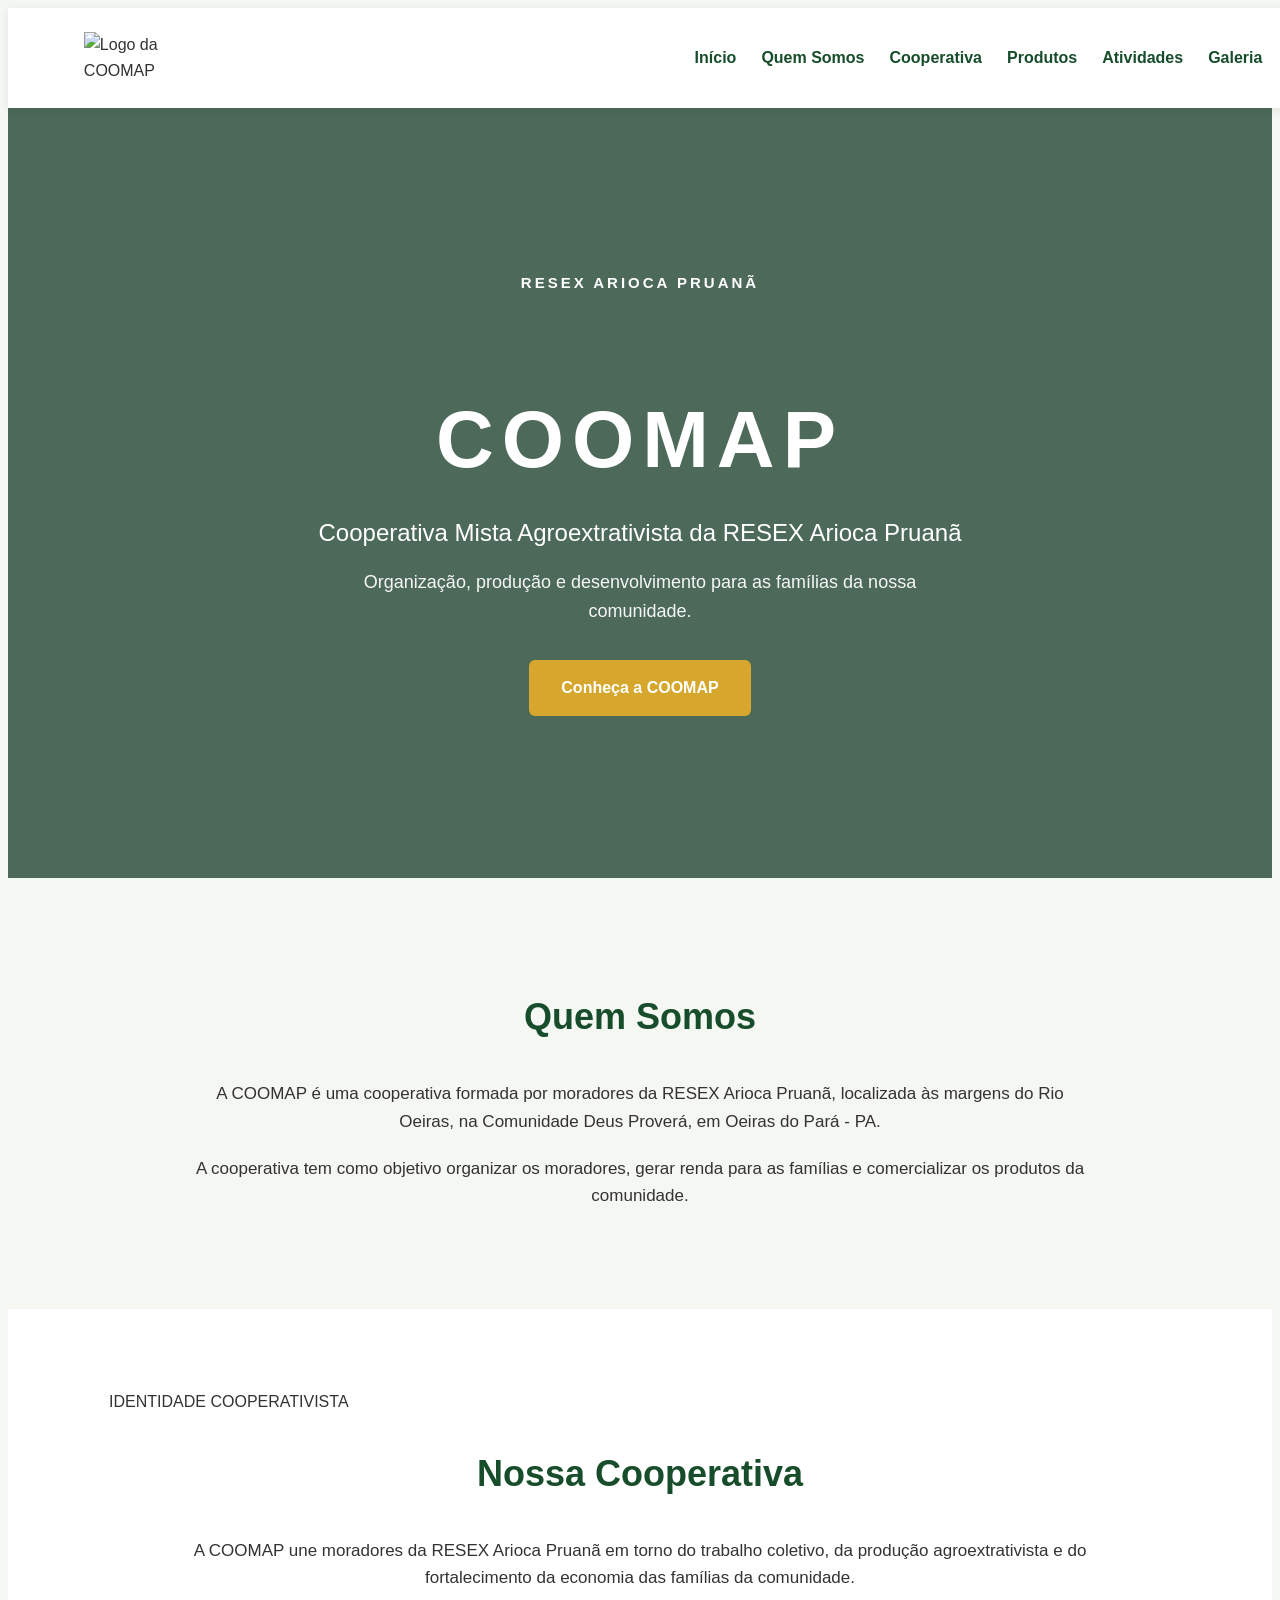
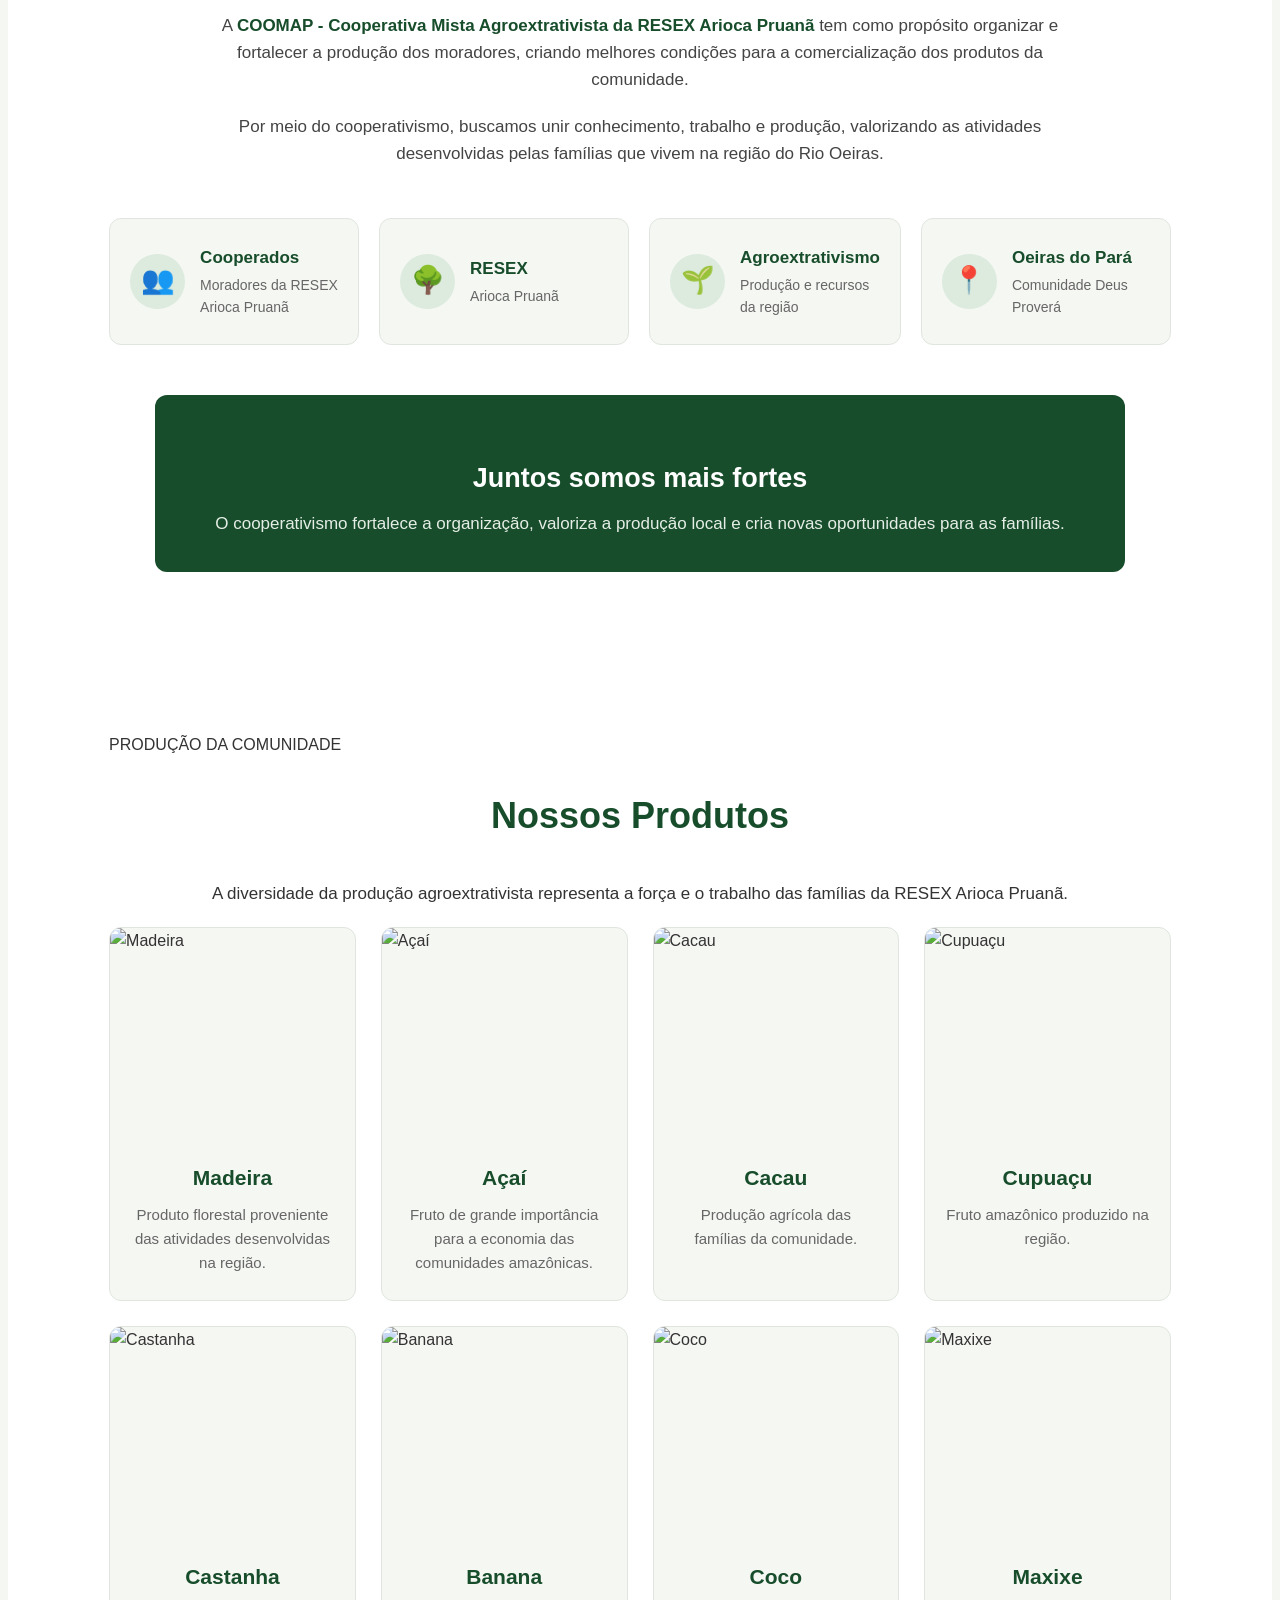
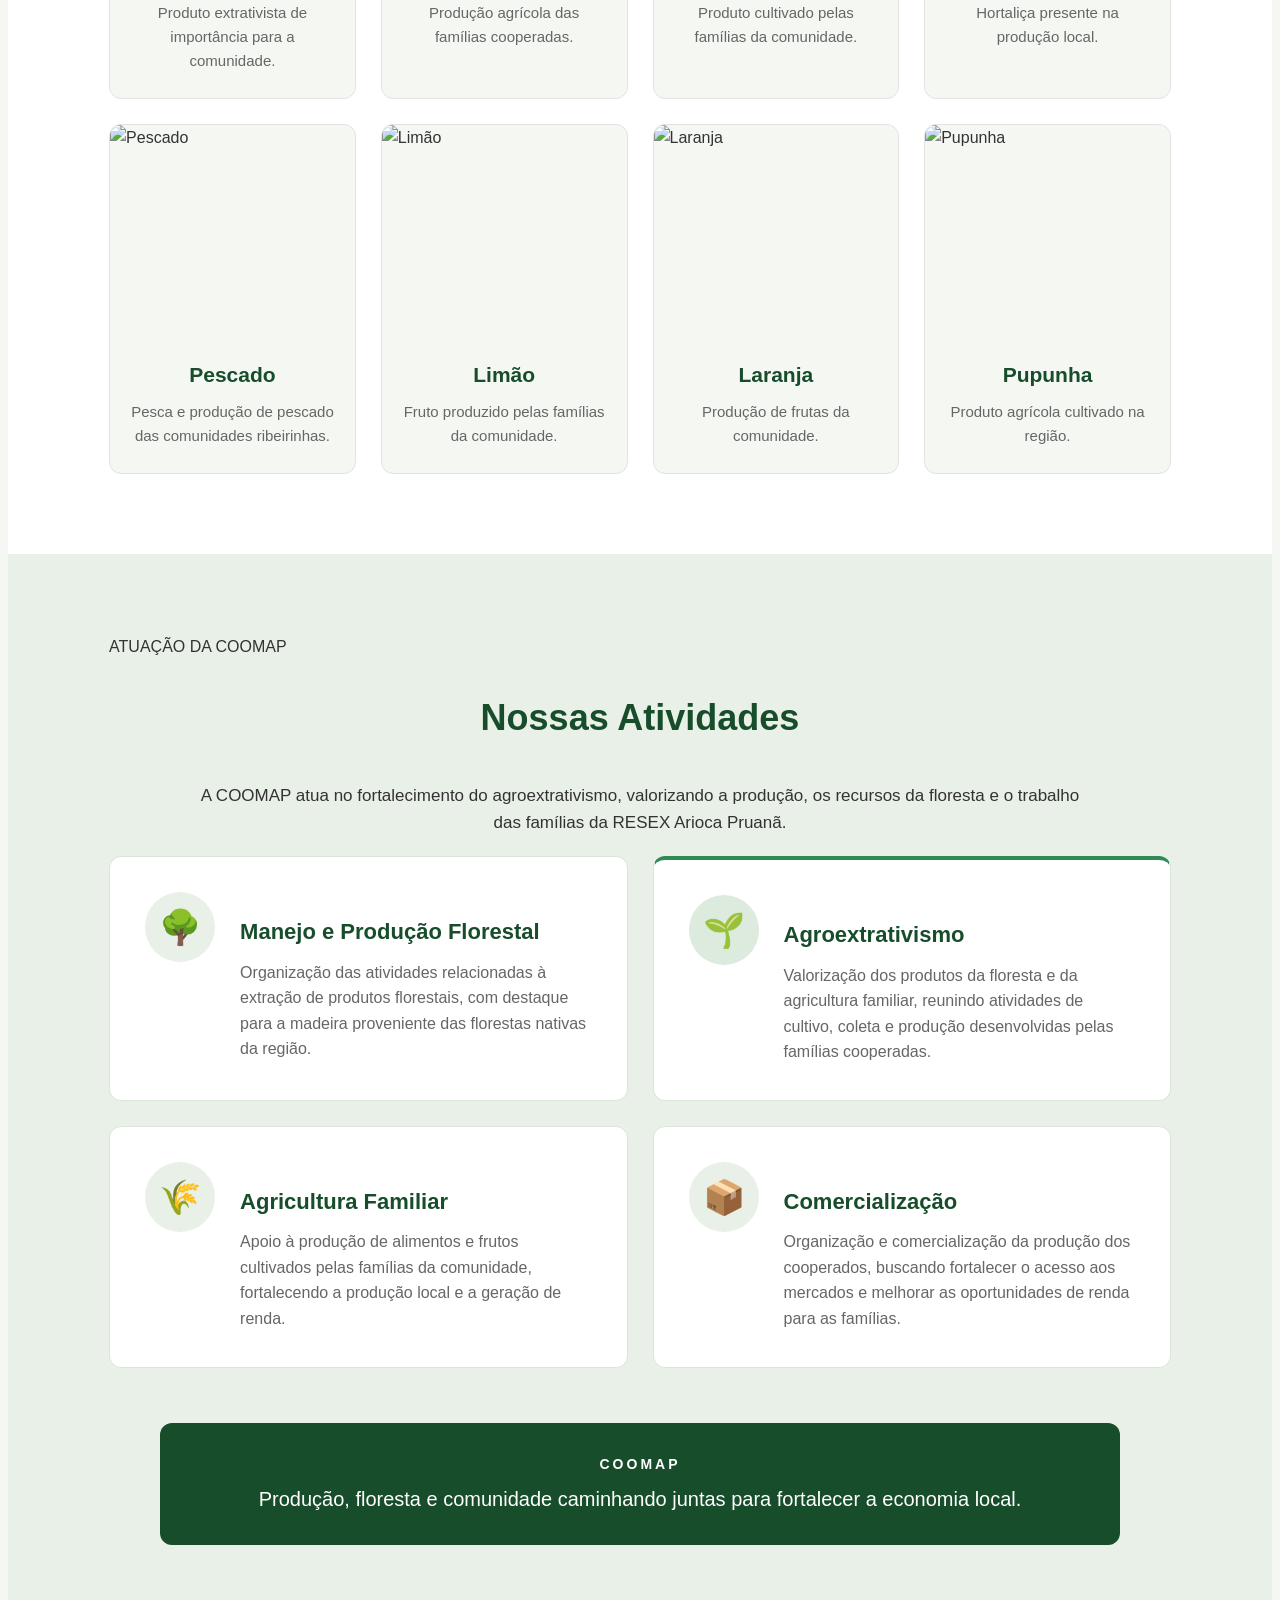
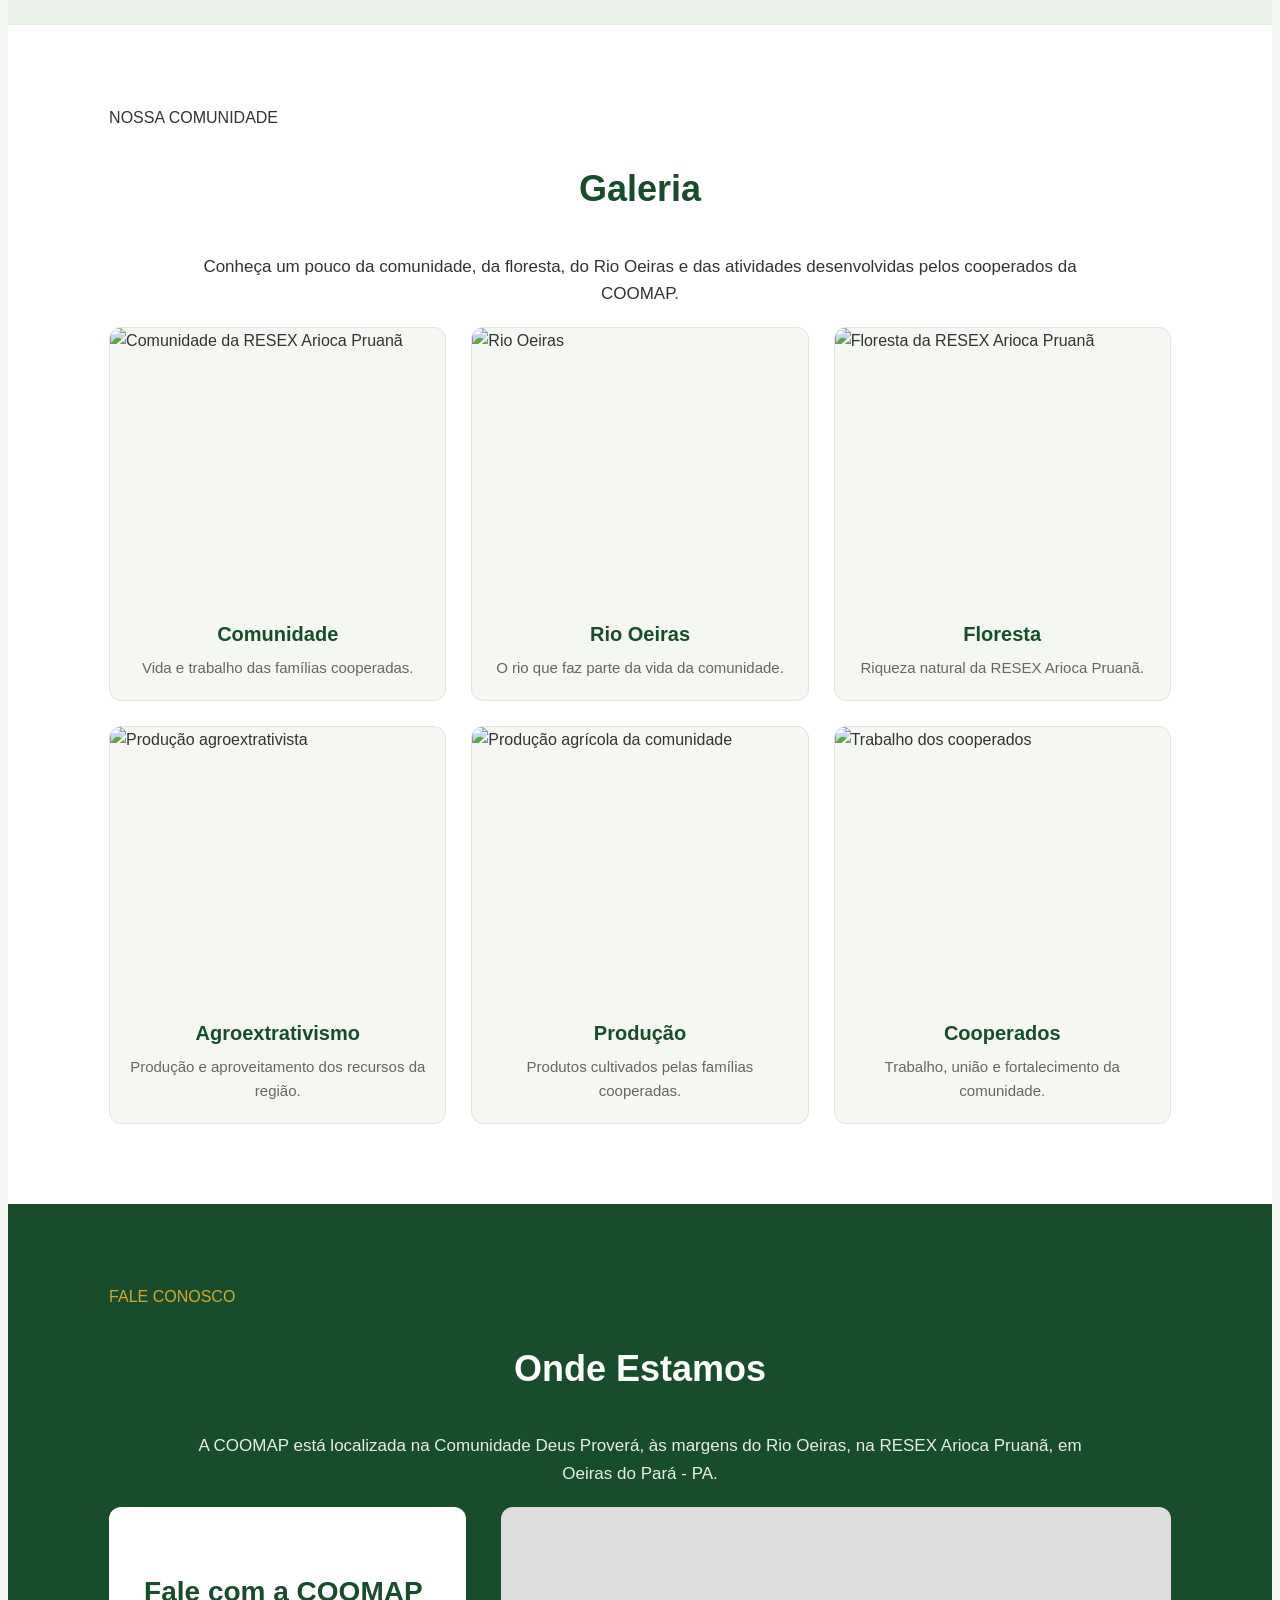
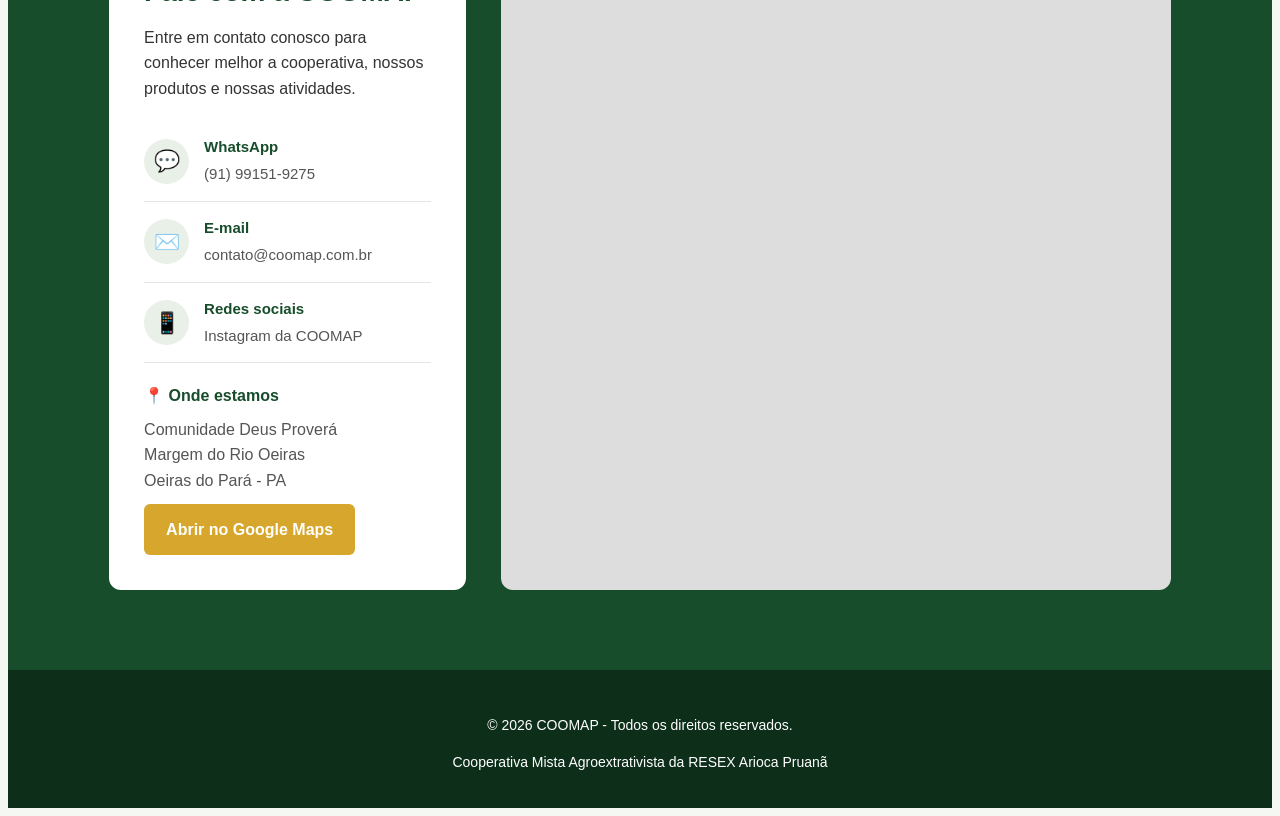
==== index.html @ 1e69ccd3 "commit primeiro commit" ====
<!DOCTYPE html>
<html lang="pt-BR">

<head>
    <meta charset="UTF-8">

    <meta name="viewport" content="width=device-width, initial-scale=1.0">

    <title>COOMAP | Cooperativa Mista Agroextrativista</title>

    <link rel="stylesheet" href="css/style.css">
</head>

<body>
       
<!-- CABEÇALHO -->
<header>

    <div class="logo">
        <img src="img/logo-coomap.png" alt="Logo da COOMAP">
    </div>

    <!-- BOTÃO DO MENU MOBILE -->
    <button class="menu-mobile" id="menu-mobile">
        ☰
    </button>

    <nav id="menu">

        <a href="#inicio">Início</a>

        <a href="#sobre">Quem Somos</a>
        <a href="#cooperativa">Cooperativa</a>

        <a href="#produtos">Produtos</a>

        <a href="#atividades">Atividades</a>

        <a href="#galeria">Galeria</a>

        <a href="#contato">Contato</a>

    </nav>

</header>




    <!-- CONTEÚDO PRINCIPAL -->
    <main>

        
<!-- BANNER PRINCIPAL -->
<section id="inicio">

    <div class="banner-conteudo">

        <span class="banner-subtitulo">
            RESEX ARIOCA PRUANÃ
        </span>

        <h1>COOMAP</h1>

        <p class="banner-descricao">
            Cooperativa Mista Agroextrativista
            da RESEX Arioca Pruanã
        </p>

        <p class="banner-frase">
            Organização, produção e desenvolvimento
            para as famílias da nossa comunidade.
        </p>

        <a href="#sobre" class="botao-principal">
            Conheça a COOMAP
        </a>

    </div>

</section>




        <!-- QUEM SOMOS -->
        <section id="sobre">

            <h2>Quem Somos</h2>

            <p>
                A COOMAP é uma cooperativa formada por moradores
                da RESEX Arioca Pruanã, localizada às margens
                do Rio Oeiras, na Comunidade Deus Proverá,
                em Oeiras do Pará - PA.
            </p>

            <p>
                A cooperativa tem como objetivo organizar os
                moradores, gerar renda para as famílias e
                comercializar os produtos da comunidade.
            </p>

        </section>

<!-- NOSSA COOPERATIVA -->
<section id="cooperativa">

    <div class="secao-cabecalho">

        <span class="secao-subtitulo">
            IDENTIDADE COOPERATIVISTA
        </span>

        <h2>Nossa Cooperativa</h2>

        <p class="introducao">
            A COOMAP une moradores da RESEX Arioca Pruanã
            em torno do trabalho coletivo, da produção
            agroextrativista e do fortalecimento da economia
            das famílias da comunidade.
        </p>

    </div>


    <!-- TEXTO INSTITUCIONAL -->

    <div class="cooperativa-texto">

        <p>
            A <strong>COOMAP - Cooperativa Mista Agroextrativista
            da RESEX Arioca Pruanã</strong> tem como propósito
            organizar e fortalecer a produção dos moradores,
            criando melhores condições para a comercialização
            dos produtos da comunidade.
        </p>

        <p>
            Por meio do cooperativismo, buscamos unir
            conhecimento, trabalho e produção, valorizando
            as atividades desenvolvidas pelas famílias
            que vivem na região do Rio Oeiras.
        </p>

    </div>


    <!-- INDICADORES -->

    <div class="indicadores">


        <!-- INDICADOR 1 -->

        <article class="indicador">

            <div class="indicador-icone">
                👥
            </div>

            <div>
                <strong>Cooperados</strong>

                <p>
                    Moradores da RESEX
                    Arioca Pruanã
                </p>
            </div>

        </article>


        <!-- INDICADOR 2 -->

        <article class="indicador">

            <div class="indicador-icone">
                🌳
            </div>

            <div>
                <strong>RESEX</strong>

                <p>
                    Arioca Pruanã
                </p>
            </div>

        </article>


        <!-- INDICADOR 3 -->

        <article class="indicador">

            <div class="indicador-icone">
                🌱
            </div>

            <div>
                <strong>Agroextrativismo</strong>

                <p>
                    Produção e recursos
                    da região
                </p>
            </div>

        </article>


        <!-- INDICADOR 4 -->

        <article class="indicador">

            <div class="indicador-icone">
                📍
            </div>

            <div>
                <strong>Oeiras do Pará</strong>

                <p>
                    Comunidade Deus Proverá
                </p>
            </div>

        </article>


    </div>


    <!-- FRASE DE DESTAQUE -->

    <div class="cooperativa-destaque">

        <h3>
            Juntos somos mais fortes
        </h3>

        <p>
            O cooperativismo fortalece a organização,
            valoriza a produção local e cria novas
            oportunidades para as famílias.
        </p>

    </div>

</section>
        
<!-- NOSSOS PRODUTOS -->
<section id="produtos">

    <div class="secao-cabecalho">

        <span class="secao-subtitulo">
            PRODUÇÃO DA COMUNIDADE
        </span>

        <h2>Nossos Produtos</h2>

        <p class="introducao">
            A diversidade da produção agroextrativista
            representa a força e o trabalho das famílias
            da RESEX Arioca Pruanã.
        </p>

    </div>


    <div class="produtos">


        <!-- MADEIRA -->
        <article class="produto">

            <div class="produto-imagem">
                <img src="img/madeira.jpg" alt="Madeira">
            </div>

            <div class="produto-conteudo">
                <h3>Madeira</h3>

                <p>
                    Produto florestal proveniente das
                    atividades desenvolvidas na região.
                </p>
            </div>

        </article>


        <!-- AÇAÍ -->
        <article class="produto">

            <div class="produto-imagem">
                <img src="img/acai.jpg" alt="Açaí">
            </div>

            <div class="produto-conteudo">
                <h3>Açaí</h3>

                <p>
                    Fruto de grande importância para
                    a economia das comunidades amazônicas.
                </p>
            </div>

        </article>


        <!-- CACAU -->
        <article class="produto">

            <div class="produto-imagem">
                <img src="img/cacau.jpg" alt="Cacau">
            </div>

            <div class="produto-conteudo">
                <h3>Cacau</h3>

                <p>
                    Produção agrícola das famílias
                    da comunidade.
                </p>
            </div>

        </article>


        <!-- CUPUAÇU -->
        <article class="produto">

            <div class="produto-imagem">
                <img src="img/cupuacu.jpg" alt="Cupuaçu">
            </div>

            <div class="produto-conteudo">
                <h3>Cupuaçu</h3>

                <p>
                    Fruto amazônico produzido
                    na região.
                </p>
            </div>

        </article>


        <!-- CASTANHA -->
        <article class="produto">

            <div class="produto-imagem">
                <img src="img/castanha.jpg" alt="Castanha">
            </div>

            <div class="produto-conteudo">
                <h3>Castanha</h3>

                <p>
                    Produto extrativista de
                    importância para a comunidade.
                </p>
            </div>

        </article>


        <!-- BANANA -->
        <article class="produto">

            <div class="produto-imagem">
                <img src="img/banana.jpg" alt="Banana">
            </div>

            <div class="produto-conteudo">
                <h3>Banana</h3>

                <p>
                    Produção agrícola das
                    famílias cooperadas.
                </p>
            </div>

        </article>


        <!-- COCO -->
        <article class="produto">

            <div class="produto-imagem">
                <img src="img/coco.jpg" alt="Coco">
            </div>

            <div class="produto-conteudo">
                <h3>Coco</h3>

                <p>
                    Produto cultivado pelas
                    famílias da comunidade.
                </p>
            </div>

        </article>


        <!-- MAXIXE -->
        <article class="produto">

            <div class="produto-imagem">
                <img src="img/maxixe.jpg" alt="Maxixe">
            </div>

            <div class="produto-conteudo">
                <h3>Maxixe</h3>

                <p>
                    Hortaliça presente na
                    produção local.
                </p>
            </div>

        </article>


        <!-- PESCADO -->
        <article class="produto">

            <div class="produto-imagem">
                <img src="img/pescado.jpg" alt="Pescado">
            </div>

            <div class="produto-conteudo">
                <h3>Pescado</h3>

                <p>
                    Pesca e produção de pescado
                    das comunidades ribeirinhas.
                </p>
            </div>

        </article>


        <!-- LIMÃO -->
        <article class="produto">

            <div class="produto-imagem">
                <img src="img/limao.jpg" alt="Limão">
            </div>

            <div class="produto-conteudo">
                <h3>Limão</h3>

                <p>
                    Fruto produzido pelas
                    famílias da comunidade.
                </p>
            </div>

        </article>


        <!-- LARANJA -->
        <article class="produto">

            <div class="produto-imagem">
                <img src="img/laranja.jpg" alt="Laranja">
            </div>

            <div class="produto-conteudo">
                <h3>Laranja</h3>

                <p>
                    Produção de frutas da
                    comunidade.
                </p>
            </div>

        </article>


        <!-- PUPUNHA -->
        <article class="produto">

            <div class="produto-imagem">
                <img src="img/pupunha.jpg" alt="Pupunha">
            </div>

            <div class="produto-conteudo">
                <h3>Pupunha</h3>

                <p>
                    Produto agrícola cultivado
                    na região.
                </p>
            </div>

        </article>


    </div>

</section>




       <!-- NOSSAS ATIVIDADES -->
<section id="atividades">

    <div class="secao-cabecalho">

        <span class="secao-subtitulo">
            ATUAÇÃO DA COOMAP
        </span>

        <h2>Nossas Atividades</h2>

        <p class="introducao">
            A COOMAP atua no fortalecimento do
            agroextrativismo, valorizando a produção,
            os recursos da floresta e o trabalho das
            famílias da RESEX Arioca Pruanã.
        </p>

    </div>


    <div class="atividades">


        <!-- MANEJO FLORESTAL -->
        <article class="atividade">

            <div class="atividade-icone">
                🌳
            </div>

            <div class="atividade-conteudo">

                <h3>Manejo e Produção Florestal</h3>

                <p>
                    Organização das atividades relacionadas
                    à extração de produtos florestais,
                    com destaque para a madeira proveniente
                    das florestas nativas da região.
                </p>

            </div>

        </article>


        <!-- AGROEXTRATIVISMO -->
        <article class="atividade destaque">

            <div class="atividade-icone">
                🌱
            </div>

            <div class="atividade-conteudo">

                <h3>Agroextrativismo</h3>

                <p>
                    Valorização dos produtos da floresta
                    e da agricultura familiar, reunindo
                    atividades de cultivo, coleta e
                    produção desenvolvidas pelas famílias
                    cooperadas.
                </p>

            </div>

        </article>


        <!-- AGRICULTURA -->
        <article class="atividade">

            <div class="atividade-icone">
                🌾
            </div>

            <div class="atividade-conteudo">

                <h3>Agricultura Familiar</h3>

                <p>
                    Apoio à produção de alimentos e frutos
                    cultivados pelas famílias da comunidade,
                    fortalecendo a produção local e a
                    geração de renda.
                </p>

            </div>

        </article>


        <!-- COMERCIALIZAÇÃO -->
        <article class="atividade">

            <div class="atividade-icone">
                📦
            </div>

            <div class="atividade-conteudo">

                <h3>Comercialização</h3>

                <p>
                    Organização e comercialização da
                    produção dos cooperados, buscando
                    fortalecer o acesso aos mercados e
                    melhorar as oportunidades de renda
                    para as famílias.
                </p>

            </div>

        </article>


    </div>


    <!-- FRASE DE DESTAQUE -->
    <div class="atividade-frase">

        <span>COOMAP</span>

        <p>
            Produção, floresta e comunidade caminhando
            juntas para fortalecer a economia local.
        </p>

    </div>

</section>


      <!-- GALERIA -->
<section id="galeria">

    <div class="secao-cabecalho">

        <span class="secao-subtitulo">
            NOSSA COMUNIDADE
        </span>

        <h2>Galeria</h2>

        <p class="introducao">
            Conheça um pouco da comunidade, da floresta,
            do Rio Oeiras e das atividades desenvolvidas
            pelos cooperados da COOMAP.
        </p>

    </div>


    <div class="galeria">


        <!-- FOTO 1 -->
        <article class="foto-galeria">

            <img
                src="img/galeria1.jpg"
                alt="Comunidade da RESEX Arioca Pruanã"
            >

            <div class="legenda-foto">
                <h3>Comunidade</h3>
                <p>Vida e trabalho das famílias cooperadas.</p>
            </div>

        </article>


        <!-- FOTO 2 -->
        <article class="foto-galeria">

            <img
                src="img/galeria2.jpg"
                alt="Rio Oeiras"
            >

            <div class="legenda-foto">
                <h3>Rio Oeiras</h3>
                <p>O rio que faz parte da vida da comunidade.</p>
            </div>

        </article>


        <!-- FOTO 3 -->
        <article class="foto-galeria">

            <img
                src="img/galeria3.jpg"
                alt="Floresta da RESEX Arioca Pruanã"
            >

            <div class="legenda-foto">
                <h3>Floresta</h3>
                <p>Riqueza natural da RESEX Arioca Pruanã.</p>
            </div>

        </article>


        <!-- FOTO 4 -->
        <article class="foto-galeria">

            <img
                src="img/galeria4.jpg"
                alt="Produção agroextrativista"
            >

            <div class="legenda-foto">
                <h3>Agroextrativismo</h3>
                <p>Produção e aproveitamento dos recursos da região.</p>
            </div>

        </article>


        <!-- FOTO 5 -->
        <article class="foto-galeria">

            <img
                src="img/galeria5.jpg"
                alt="Produção agrícola da comunidade"
            >

            <div class="legenda-foto">
                <h3>Produção</h3>
                <p>Produtos cultivados pelas famílias cooperadas.</p>
            </div>

        </article>


        <!-- FOTO 6 -->
        <article class="foto-galeria">

            <img
                src="img/galeria6.jpg"
                alt="Trabalho dos cooperados"
            >

            <div class="legenda-foto">
                <h3>Cooperados</h3>
                <p>Trabalho, união e fortalecimento da comunidade.</p>
            </div>

        </article>


    </div>

</section>
<!-- VISUALIZADOR DA GALERIA -->

<div class="visualizador" id="visualizador">

    <button class="fechar-visualizador" id="fechar-visualizador">
        &times;
    </button>

    <img id="imagem-ampliada" src="" alt="Imagem ampliada">

    <p id="legenda-ampliada"></p>

</div>

        <!-- CONTATO -->
<section id="contato">

    <div class="secao-cabecalho">

        <span class="secao-subtitulo">
            FALE CONOSCO
        </span>

        <h2>Onde Estamos</h2>

        <p class="introducao">
            A COOMAP está localizada na Comunidade Deus Proverá,
            às margens do Rio Oeiras, na RESEX Arioca Pruanã,
            em Oeiras do Pará - PA.
        </p>

    </div>


    <div class="contato-conteudo">

        <!-- INFORMAÇÕES -->
       
<!-- INFORMAÇÕES DE CONTATO -->
<div class="contato-info">

    <h3>Fale com a COOMAP</h3>

    <p>
        Entre em contato conosco para conhecer melhor
        a cooperativa, nossos produtos e nossas atividades.
    </p>


    <!-- WHATSAPP -->
    <div class="contato-item">

        <span class="contato-icone">💬</span>

        <div>
            <strong>WhatsApp</strong>

            <a
                href="https://wa.me/5591XXXXXXXXX"
                target="_blank"
            >
                (91) 99151-9275
            </a>
        </div>

    </div>


    <!-- E-MAIL -->
    <div class="contato-item">

        <span class="contato-icone">✉️</span>

        <div>
            <strong>E-mail</strong>

            <a href="mailto:contato@coomap.com.br">
                contato@coomap.com.br
            </a>
        </div>

    </div>


    <!-- REDES SOCIAIS -->
    <div class="contato-item">

        <span class="contato-icone">📱</span>

        <div>
            <strong>Redes sociais</strong>

            <a
                href="#"
                target="_blank"
            >
                Instagram da COOMAP
            </a>
        </div>

    </div>


    <!-- ENDEREÇO -->
    <div class="endereco">

        <strong>📍 Onde estamos</strong>

        <p>
            Comunidade Deus Proverá<br>
            Margem do Rio Oeiras<br>
            Oeiras do Pará - PA
        </p>

    </div>


    <a
        class="botao-mapa"
        href="https://www.google.com/maps?q=-2.2174371843189653,-49.982412065628786"
        target="_blank"
    >
        Abrir no Google Maps
    </a>

</div>

        <!-- MAPA -->
        <div class="mapa">

            <iframe
                src="https://www.google.com/maps?q=-2.2174371843189653,-49.982412065628786&z=15&output=embed"
                width="100%"
                height="450"
                style="border:0;"
                allowfullscreen=""
                loading="lazy"
                referrerpolicy="no-referrer-when-downgrade">
            </iframe>

        </div>

    </div>

</section>

    </main>


    <!-- RODAPÉ -->
    <footer>

        <p>
            © 2026 COOMAP - Todos os direitos reservados.
        </p>

        <p>
            Cooperativa Mista Agroextrativista
            da RESEX Arioca Pruanã
        </p>

    </footer>


    <script src="js/script.js"></script>

</body>

</html>
---- css/style.css ----
css
/* ================================
   CONFIGURAÇÕES GERAIS
================================ */

* {
    margin: 0;
    padding: 0;
    box-sizing: border-box;
}

html {
    scroll-behavior: smooth;
}

body {
    font-family: Arial, sans-serif;
    color: #333;
    background-color: #f5f7f3;
    line-height: 1.6;
}


/* ================================
   CABEÇALHO
================================ */

header {
    width: 100%;
    min-height: 80px;

    display: flex;
    align-items: center;
    justify-content: space-between;

    padding: 10px 6%;

    background-color: #ffffff;

    box-shadow: 0 2px 10px rgba(0, 0, 0, 0.08);

    position: sticky;
    top: 0;
    z-index: 1000;
}


/* LOGO */

.logo img {
    width: 90px;
    height: auto;
    display: block;
}


/* MENU */

nav {
    display: flex;
    gap: 25px;
}

nav a {
    color: #174d2b;
    text-decoration: none;
    font-weight: bold;
    transition: 0.3s;
}

nav a:hover {
    color: #2e8b57;
}


/* ================================
   BANNER PRINCIPAL
================================ */


/* ==========================================
   BANNER PRINCIPAL
========================================== */

#inicio {
    min-height: 650px;

    display: flex;

    justify-content: center;

    align-items: center;

    text-align: center;

    padding: 60px 20px;

    background:
        linear-gradient(
            rgba(5, 45, 25, 0.70),
            rgba(5, 45, 25, 0.70)
        ),
        url("../img/banner.jpg");

    background-size: cover;

    background-position: center;

    color: white;
}


.banner-conteudo {
    max-width: 850px;

    margin: auto;
}


.banner-subtitulo {
    display: inline-block;

    margin-bottom: 15px;

    font-size: 15px;

    font-weight: bold;

    letter-spacing: 3px;

    text-transform: uppercase;
}


#inicio h1 {
    font-size: 80px;

    margin-bottom: 10px;

    letter-spacing: 8px;

    font-weight: 800;
}


.banner-descricao {
    font-size: 24px;

    margin-bottom: 15px;

    font-weight: 500;
}


.banner-frase {
    font-size: 18px;

    max-width: 650px;

    margin: 0 auto 35px;

    opacity: 0.95;
}


/* BOTÃO PRINCIPAL */

.botao-principal {
    display: inline-block;

    padding: 15px 32px;

    background-color: #d6a72c;

    color: white;

    text-decoration: none;

    border-radius: 6px;

    font-weight: bold;

    transition: 0.3s;
}


.botao-principal:hover {
    background-color: #b88c18;

    transform: translateY(-3px);

    box-shadow:
        0 6px 15px rgba(0, 0, 0, 0.20);
}


/* ================================
   SEÇÕES
================================ */

section {
    padding: 80px 8%;
}

section h2 {
    text-align: center;

    margin-bottom: 35px;

    font-size: 36px;

    color: #174d2b;
}

section p {
    max-width: 900px;

    margin: 0 auto 20px;

    text-align: center;

    font-size: 17px;
}


/* ==========================================
   PRODUTOS
========================================== */

#produtos {
    background-color: #ffffff;
}


.produtos {
    max-width: 1200px;

    margin: auto;

    display: grid;

    grid-template-columns: repeat(4, 1fr);

    gap: 25px;
}


/* CARTÃO */

.produto {
    background-color: #f5f7f3;

    border-radius: 12px;

    overflow: hidden;

    border: 1px solid #e0e5df;

    transition: 0.3s;
}


.produto:hover {
    transform: translateY(-7px);

    box-shadow:
        0 12px 25px rgba(0, 0, 0, 0.12);
}


/* IMAGEM */

.produto-imagem {
    width: 100%;

    height: 190px;

    overflow: hidden;
}


.produto-imagem img {
    width: 100%;

    height: 100%;

    object-fit: cover;

    display: block;

    transition: 0.4s;
}


.produto:hover .produto-imagem img {
    transform: scale(1.06);
}


/* CONTEÚDO */

.produto-conteudo {
    padding: 22px 20px 25px;

    text-align: center;
}


.produto h3 {
    color: #174d2b;

    font-size: 21px;

    margin-bottom: 8px;
}


.produto p {
    color: #666;

    font-size: 15px;

    margin: 0;
}


/* ================================
   GALERIA
================================ */

#galeria {
    background-color: #ffffff;
}


/* ================================
   CONTATO
================================ */

#contato {
    background-color: #174d2b;

    color: white;
}

#contato h2 {
    color: white;
}


/* ================================
   RODAPÉ
================================ */

footer {
    background-color: #0d2f1a;

    color: white;

    text-align: center;

    padding: 30px 20px;

    font-size: 14px;
}

footer p {
    margin-bottom: 5px;
}


/* ================================
   RESPONSIVIDADE
================================ */

@media (max-width: 900px) {

    nav {
        gap: 15px;
    }

    .produtos {
        grid-template-columns: repeat(2, 1fr);
    }

}


@media (max-width: 600px) {

    header {
        flex-direction: column;

        gap: 15px;

        padding: 15px;
    }

    nav {
        flex-wrap: wrap;

        justify-content: center;

        gap: 12px;
    }

    nav a {
        font-size: 14px;
    }

    #inicio {
        min-height: 500px;
    }

    #inicio h1 {
        font-size: 48px;
    }

    #inicio p {
        font-size: 18px;
    }

    section {
        padding: 60px 20px;
    }

    section h2 {
        font-size: 30px;
    }

    .produtos {
        grid-template-columns: 1fr;
    }

}

/* ==========================================
   MENU MOBILE
========================================== */

.menu-mobile {
    display: none;

    border: none;

    background: none;

    font-size: 32px;

    color: #174d2b;

    cursor: pointer;
}


/* ==========================================
   MENU NO CELULAR
========================================== */

@media (max-width: 600px) {

    header {
        position: sticky;

        flex-direction: row;

        justify-content: space-between;

        align-items: center;
    }

    .menu-mobile {
        display: block;
    }

    nav {
        display: none;

        position: absolute;

        top: 80px;

        left: 0;

        width: 100%;

        background-color: white;

        flex-direction: column;

        align-items: center;

        padding: 20px;

        box-shadow:
            0 5px 10px rgba(0, 0, 0, 0.10);
    }

    nav.ativo {
        display: flex;
    }
    #inicio {
    min-height: 550px;
}

#inicio h1 {
    font-size: 52px;
    letter-spacing: 5px;
}

.banner-descricao {
    font-size: 19px;
}

.banner-frase {
    font-size: 16px;
}

.banner-subtitulo {
    font-size: 12px;
    letter-spacing: 2px;
}

}

/* ==========================================
   NOSSAS ATIVIDADES
   ========================================== */

#atividades {
    background-color: #e9f0e7;
}

.atividades {
    max-width: 1150px;
    margin: 0 auto;
    display: grid;
    grid-template-columns: repeat(2, 1fr);
    gap: 25px;
}

.atividade {
    background-color: white;
    padding: 35px;
    border-radius: 12px;
    border: 1px solid #dce5da;
    display: flex;
    align-items: flex-start;
    gap: 25px;
    transition: 0.3s;
}

.atividade:hover {
    transform: translateY(-6px);
    box-shadow: 0 12px 25px rgba(0,0,0,0.10);
}

.atividade-icone {
    min-width: 70px;
    height: 70px;
    display: flex;
    align-items: center;
    justify-content: center;
    background-color: #e9f0e7;
    border-radius: 50%;
    font-size: 34px;
}

.atividade-conteudo h3 {
    color: #174d2b;
    font-size: 22px;
    margin-bottom: 10px;
}

.atividade-conteudo p {
    color: #666;
    font-size: 16px;
    margin: 0;
    text-align: left;
}

/* DESTAQUE DO AGROEXTRATIVISMO */

.atividade.destaque {
    border-top: 4px solid #2e8b57;
}

.atividade.destaque .atividade-icone {
    background-color: #dcebdd;
}

/* FRASE FINAL */

.atividade-frase {
    max-width: 900px;
    margin: 55px auto 0;
    padding: 30px;
    text-align: center;
    background-color: #174d2b;
    border-radius: 12px;
    color: white;
}

.atividade-frase span {
    display: block;
    margin-bottom: 8px;
    font-size: 14px;
    font-weight: bold;
    letter-spacing: 3px;
}

.atividade-frase p {
    margin: 0 auto;
    font-size: 20px;
    color: white;
}


/* RESPONSIVO */

@media (max-width: 700px) {

    .atividades {
        grid-template-columns: 1fr;
    }

    .atividade {
        padding: 25px 20px;
        gap: 18px;
    }

    .atividade-icone {
        min-width: 55px;
        width: 55px;
        height: 55px;
        font-size: 27px;
    }

    .atividade-conteudo h3 {
        font-size: 19px;
    }

    .atividade-conteudo p {
        font-size: 15px;
    }

    .atividade-frase {
        margin-top: 40px;
        padding: 25px 20px;
    }

    .atividade-frase p {
        font-size: 17px;
    }

}

/* ==========================================
   GALERIA
   ========================================== */

#galeria {
    background-color: #ffffff;
}

.galeria {
    max-width: 1200px;
    margin: 0 auto;

    display: grid;
    grid-template-columns: repeat(3, 1fr);

    gap: 25px;
}

.foto-galeria {
    position: relative;

    background-color: #f5f7f3;

    border-radius: 12px;

    overflow: hidden;

    border: 1px solid #e0e5df;

    transition: 0.3s;
}

.foto-galeria:hover {
    transform: translateY(-6px);

    box-shadow:
        0 12px 25px rgba(0,0,0,0.12);
}


/* IMAGEM */

.foto-galeria img {
    width: 100%;

    height: 250px;

    object-fit: cover;

    display: block;

    transition: 0.4s;
}

.foto-galeria:hover img {
    transform: scale(1.05);
}


/* LEGENDA */

.legenda-foto {
    padding: 20px;

    text-align: center;
}

.legenda-foto h3 {
    color: #174d2b;

    font-size: 20px;

    margin-bottom: 6px;
}

.legenda-foto p {
    color: #666;

    font-size: 15px;

    margin: 0;
}


/* RESPONSIVO */

@media (max-width: 900px) {

    .galeria {
        grid-template-columns: repeat(2, 1fr);
    }

}


@media (max-width: 600px) {

    .galeria {
        grid-template-columns: 1fr;
    }

    .foto-galeria img {
        height: 230px;
    }

}
/* ==========================================
   VISUALIZADOR DA GALERIA
   ========================================== */

.visualizador {
    display: none;

    position: fixed;

    top: 0;
    left: 0;

    width: 100%;
    height: 100%;

    background-color: rgba(0, 0, 0, 0.90);

    z-index: 9999;

    align-items: center;
    justify-content: center;

    flex-direction: column;

    padding: 30px;
}

.visualizador.ativo {
    display: flex;
}

#imagem-ampliada {
    max-width: 90%;
    max-height: 80vh;

    object-fit: contain;

    border-radius: 8px;

    box-shadow: 0 10px 30px rgba(0,0,0,0.40);
}

#legenda-ampliada {
    color: white;

    font-size: 18px;

    margin-top: 15px;

    text-align: center;
}


/* BOTÃO FECHAR */

.fechar-visualizador {
    position: absolute;

    top: 20px;
    right: 30px;

    border: none;

    background: none;

    color: white;

    font-size: 45px;

    cursor: pointer;

    line-height: 1;

    transition: 0.3s;
}

.fechar-visualizador:hover {
    transform: scale(1.2);
}


/* CELULAR */

@media (max-width: 600px) {

    .visualizador {
        padding: 20px;
    }

    #imagem-ampliada {
        max-width: 95%;
        max-height: 75vh;
    }

    .fechar-visualizador {
        top: 15px;
        right: 20px;
        font-size: 40px;
    }

}
/* ==========================================
   CONTATO E LOCALIZAÇÃO
   ========================================== */

#contato {
    background-color: #174d2b;
    color: white;
}

#contato .secao-subtitulo {
    color: #d6a72c;
}

#contato h2 {
    color: white;
}

#contato .introducao {
    color: #e5eee6;
}

.contato-conteudo {
    max-width: 1150px;
    margin: 0 auto;

    display: grid;
    grid-template-columns: 0.8fr 1.5fr;

    gap: 35px;

    align-items: stretch;
}

.contato-info {
    background-color: white;
    color: #333;

    padding: 35px;

    border-radius: 12px;

    display: flex;
    flex-direction: column;
    justify-content: center;
}

.contato-info h3 {
    color: #174d2b;

    font-size: 28px;

    margin-bottom: 10px;
}

.contato-info p {
    text-align: left;

    margin: 0 0 20px;

    font-size: 16px;
}

.endereco {
    margin-top: 15px;
}

.endereco strong {
    color: #174d2b;
}

.botao-mapa {
    display: inline-block;

    width: fit-content;

    margin-top: 10px;

    padding: 13px 22px;

    background-color: #d6a72c;

    color: white;

    text-decoration: none;

    border-radius: 6px;

    font-weight: bold;

    transition: 0.3s;
}

.botao-mapa:hover {
    background-color: #b88c18;

    transform: translateY(-2px);
}

.mapa {
    overflow: hidden;

    border-radius: 12px;

    min-height: 450px;

    background-color: #ddd;
}

.mapa iframe {
    display: block;

    width: 100%;

    height: 100%;

    min-height: 450px;
}


/* RESPONSIVO */

@media (max-width: 800px) {

    .contato-conteudo {
        grid-template-columns: 1fr;
    }

    .contato-info {
        padding: 30px 25px;
    }

    .mapa,
    .mapa iframe {
        min-height: 350px;
    }

}

/* ==========================================
   ITENS DE CONTATO
   ========================================== */

.contato-item {
    display: flex;

    align-items: center;

    gap: 15px;

    padding: 14px 0;

    border-bottom: 1px solid #e1e6df;
}

.contato-icone {
    width: 45px;
    height: 45px;

    flex-shrink: 0;

    display: flex;

    align-items: center;
    justify-content: center;

    background-color: #e9f0e7;

    border-radius: 50%;

    font-size: 21px;
}

.contato-item strong {
    display: block;

    color: #174d2b;

    font-size: 15px;

    margin-bottom: 2px;
}

.contato-item a {
    color: #555;

    text-decoration: none;

    font-size: 15px;
}

.contato-item a:hover {
    color: #2e8b57;

    text-decoration: underline;
}

.endereco {
    margin-top: 20px;
}

.endereco strong {
    display: block;

    color: #174d2b;

    margin-bottom: 8px;
}

.endereco p {
    margin: 0;

    color: #555;
}

/* ==========================================
   NOSSA COOPERATIVA
   ========================================== */

#cooperativa {
    background-color: #ffffff;
}

.cooperativa-texto {
    max-width: 900px;
    margin: 0 auto 50px;
}

.cooperativa-texto p {
    font-size: 17px;
    color: #444;

    text-align: center;

    margin-bottom: 20px;
}

.cooperativa-texto strong {
    color: #174d2b;
}


/* ==========================================
   INDICADORES
   ========================================== */

.indicadores {
    max-width: 1150px;
    margin: 0 auto;

    display: grid;

    grid-template-columns: repeat(4, 1fr);

    gap: 20px;
}

.indicador {
    display: flex;

    align-items: center;

    gap: 15px;

    padding: 25px 20px;

    background-color: #f5f7f3;

    border: 1px solid #e0e5df;

    border-radius: 12px;

    transition: 0.3s;
}

.indicador:hover {
    transform: translateY(-5px);

    box-shadow:
        0 10px 20px rgba(0,0,0,0.08);
}

.indicador-icone {
    width: 55px;
    height: 55px;

    flex-shrink: 0;

    display: flex;

    align-items: center;
    justify-content: center;

    background-color: #dcebdd;

    border-radius: 50%;

    font-size: 27px;
}

.indicador strong {
    display: block;

    color: #174d2b;

    font-size: 17px;

    margin-bottom: 3px;
}

.indicador p {
    margin: 0;

    color: #666;

    font-size: 14px;

    text-align: left;
}


/* ==========================================
   DESTAQUE
   ========================================== */

.cooperativa-destaque {
    max-width: 900px;

    margin: 50px auto 0;

    padding: 35px;

    text-align: center;

    background-color: #174d2b;

    color: white;

    border-radius: 12px;
}

.cooperativa-destaque h3 {
    font-size: 27px;

    margin-bottom: 10px;
}

.cooperativa-destaque p {
    margin: 0 auto;

    color: #e5eee6;

    font-size: 17px;
}


/* ==========================================
   RESPONSIVO
   ========================================== */

@media (max-width: 900px) {

    .indicadores {
        grid-template-columns: repeat(2, 1fr);
    }

}


@media (max-width: 600px) {

    .indicadores {
        grid-template-columns: 1fr;
    }

    .indicador {
        padding: 22px 18px;
    }

    .cooperativa-destaque {
        padding: 28px 20px;
    }

    .cooperativa-destaque h3 {
        font-size: 23px;
    }

    .cooperativa-destaque p {
        font-size: 16px;
    }

}
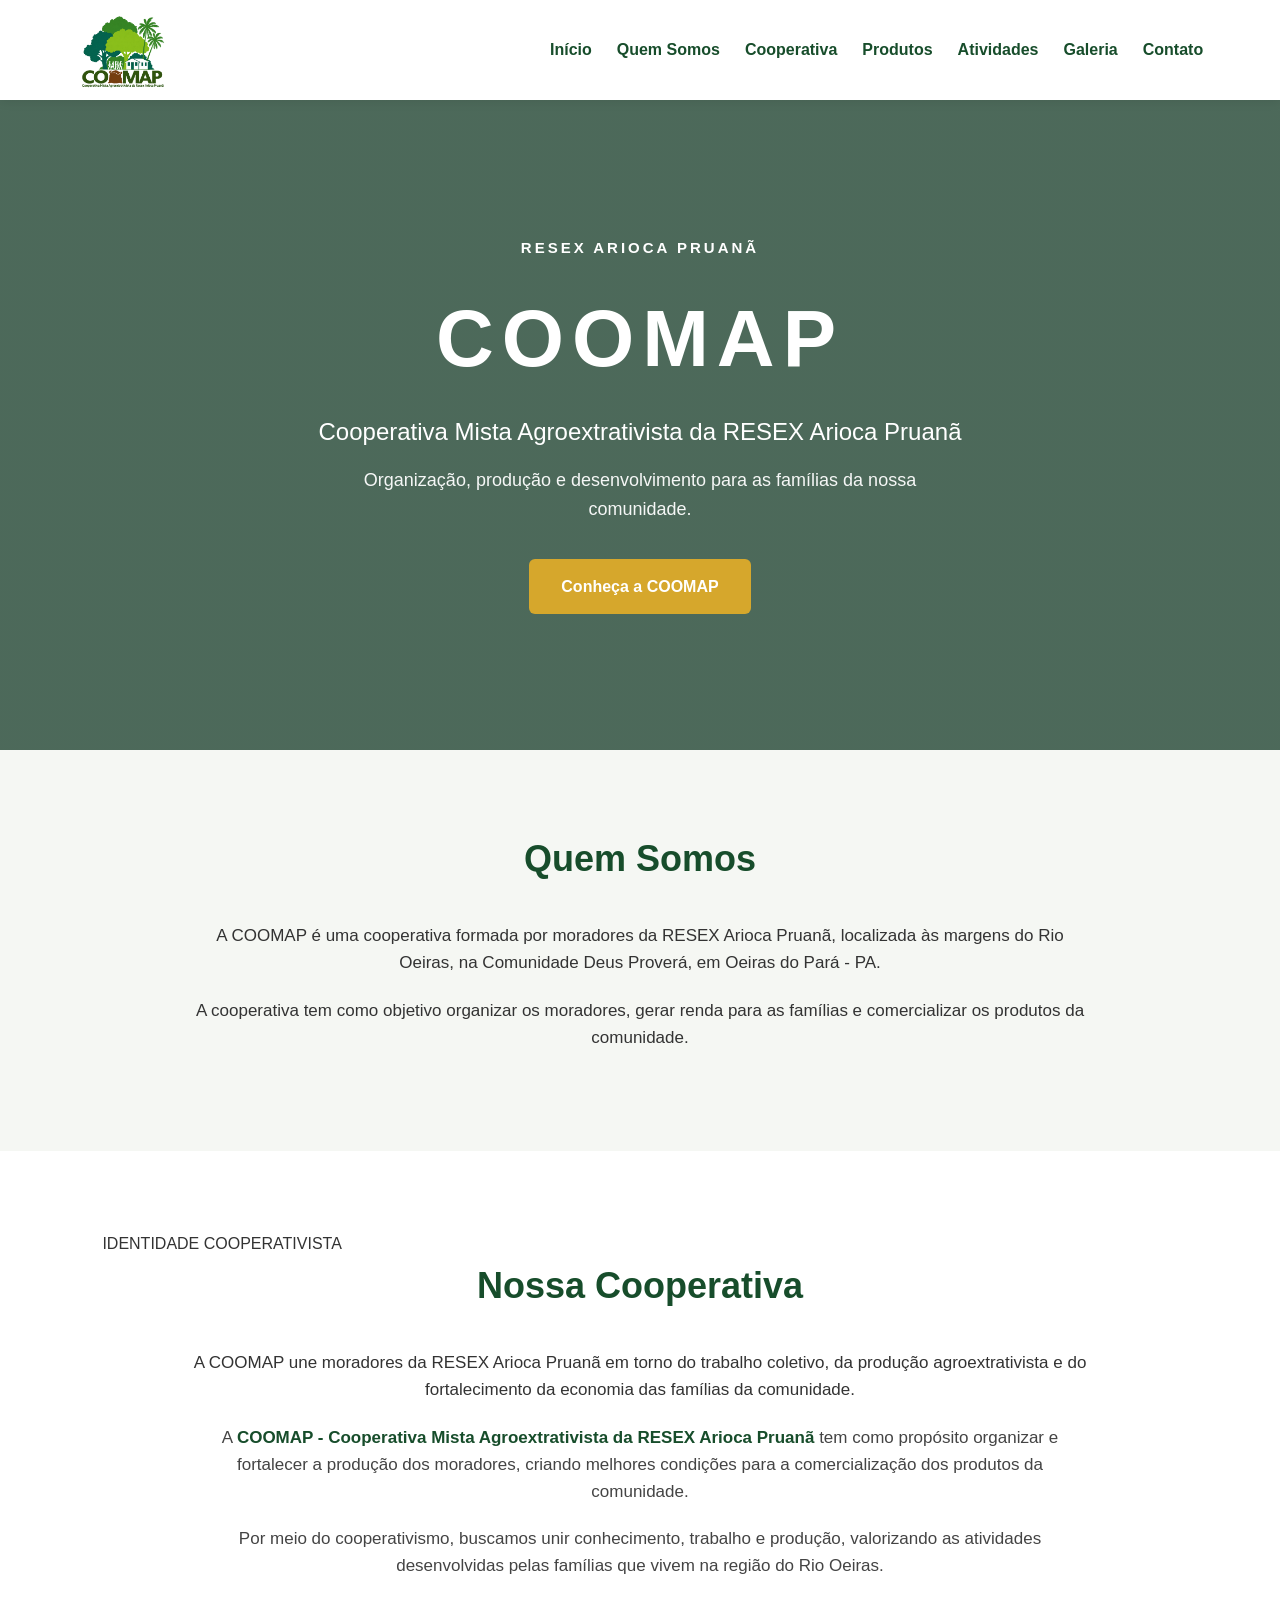
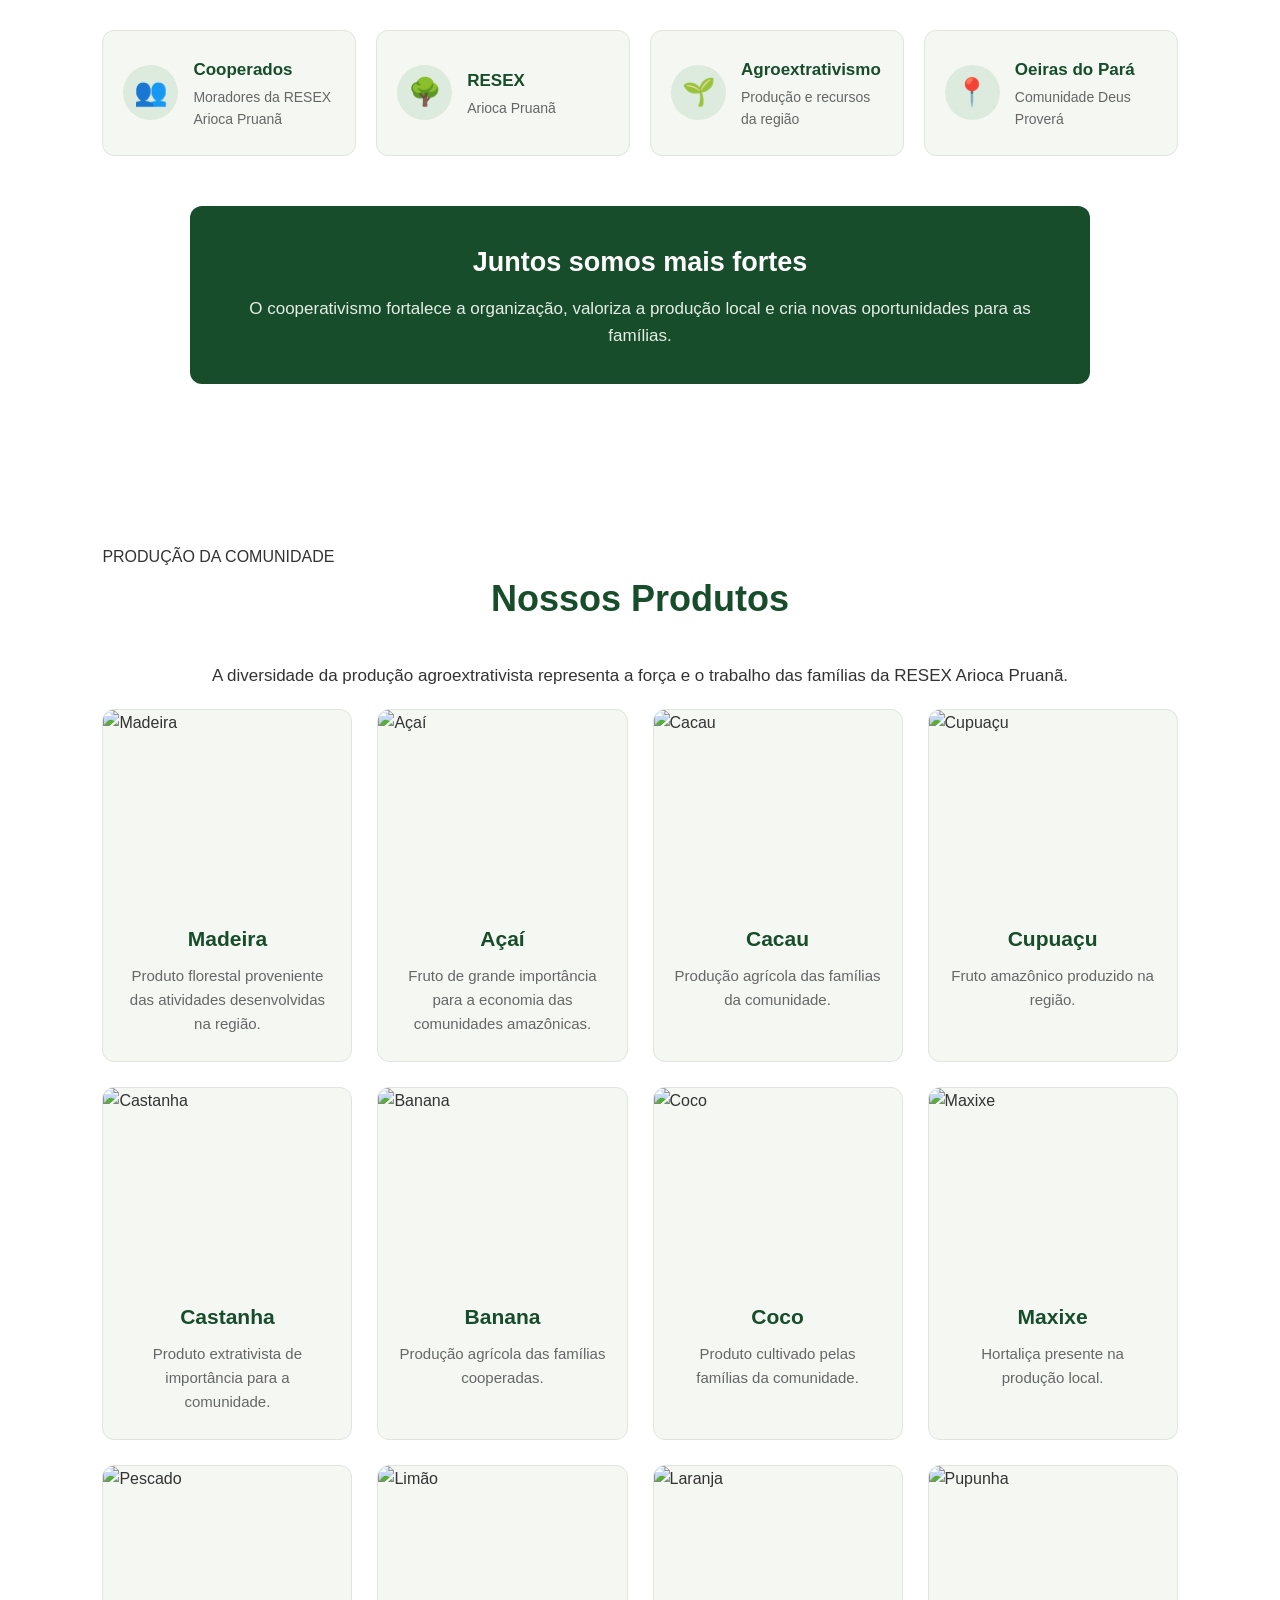
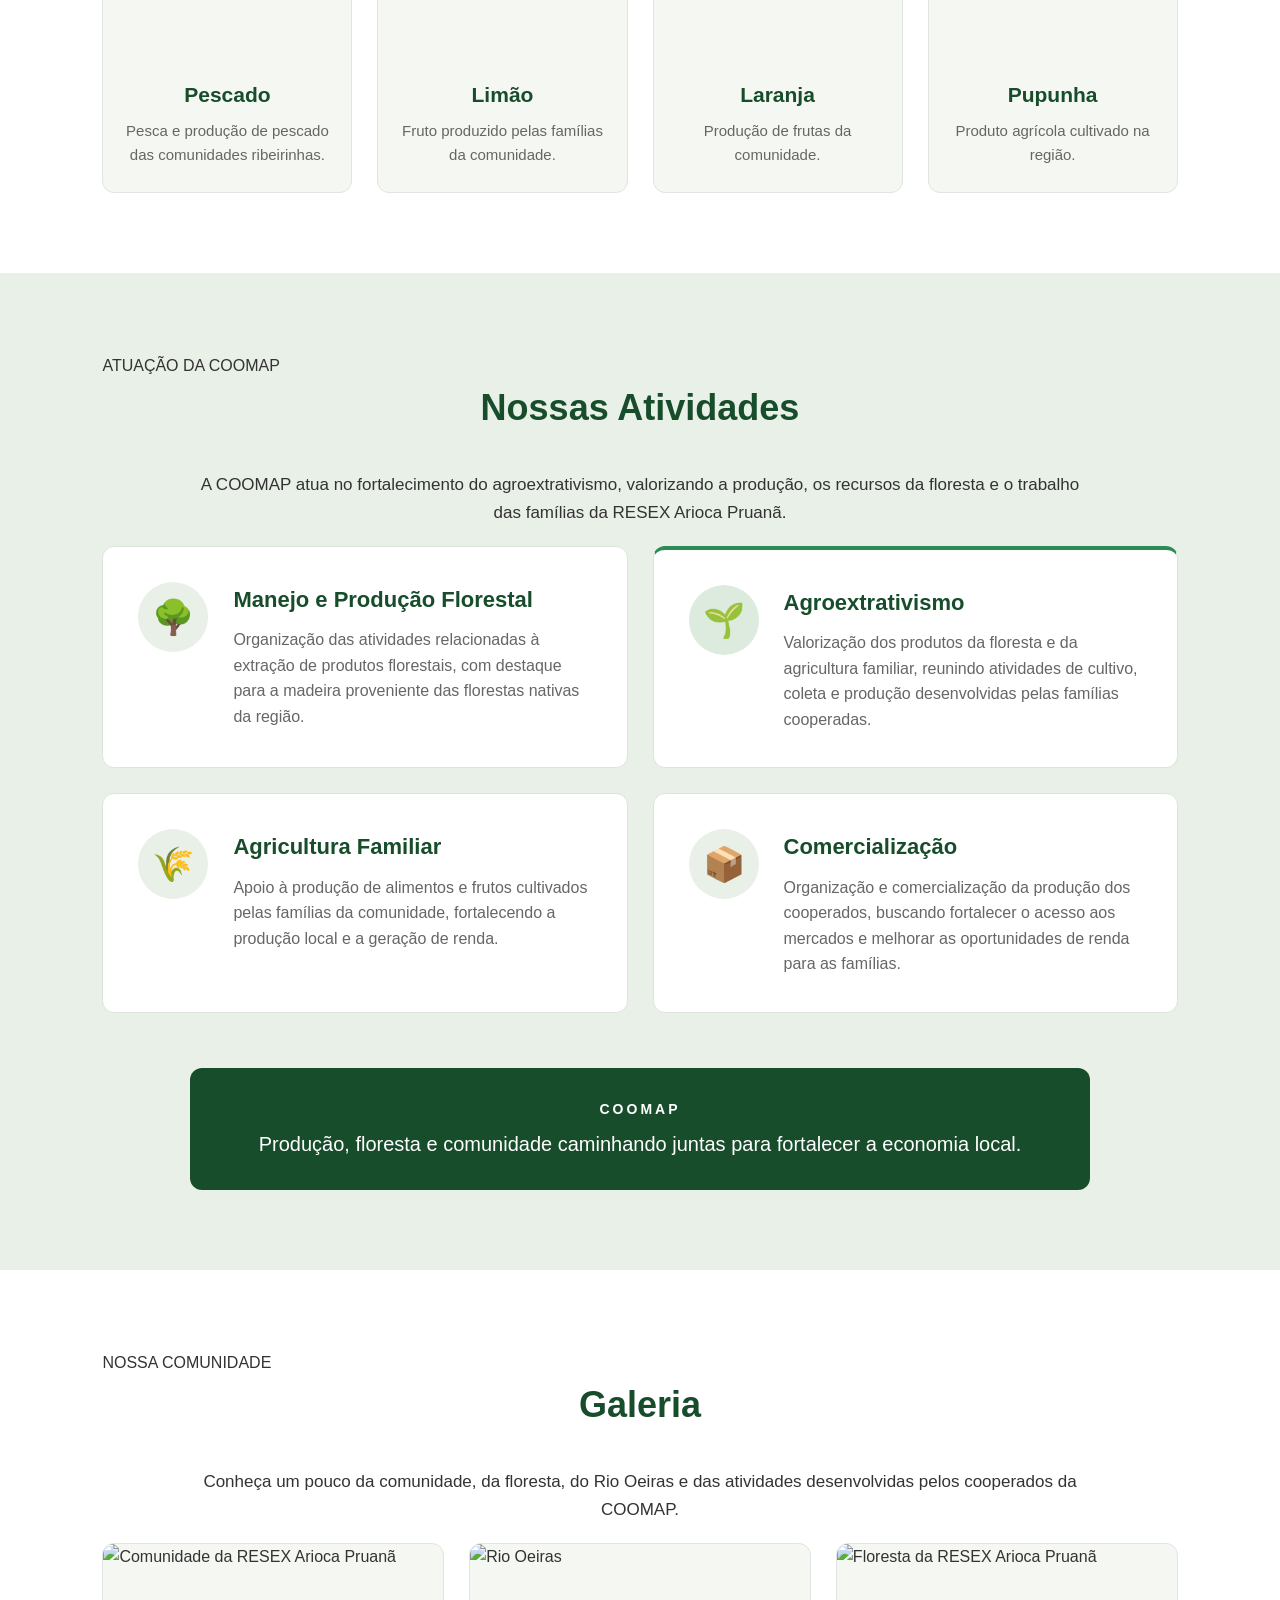
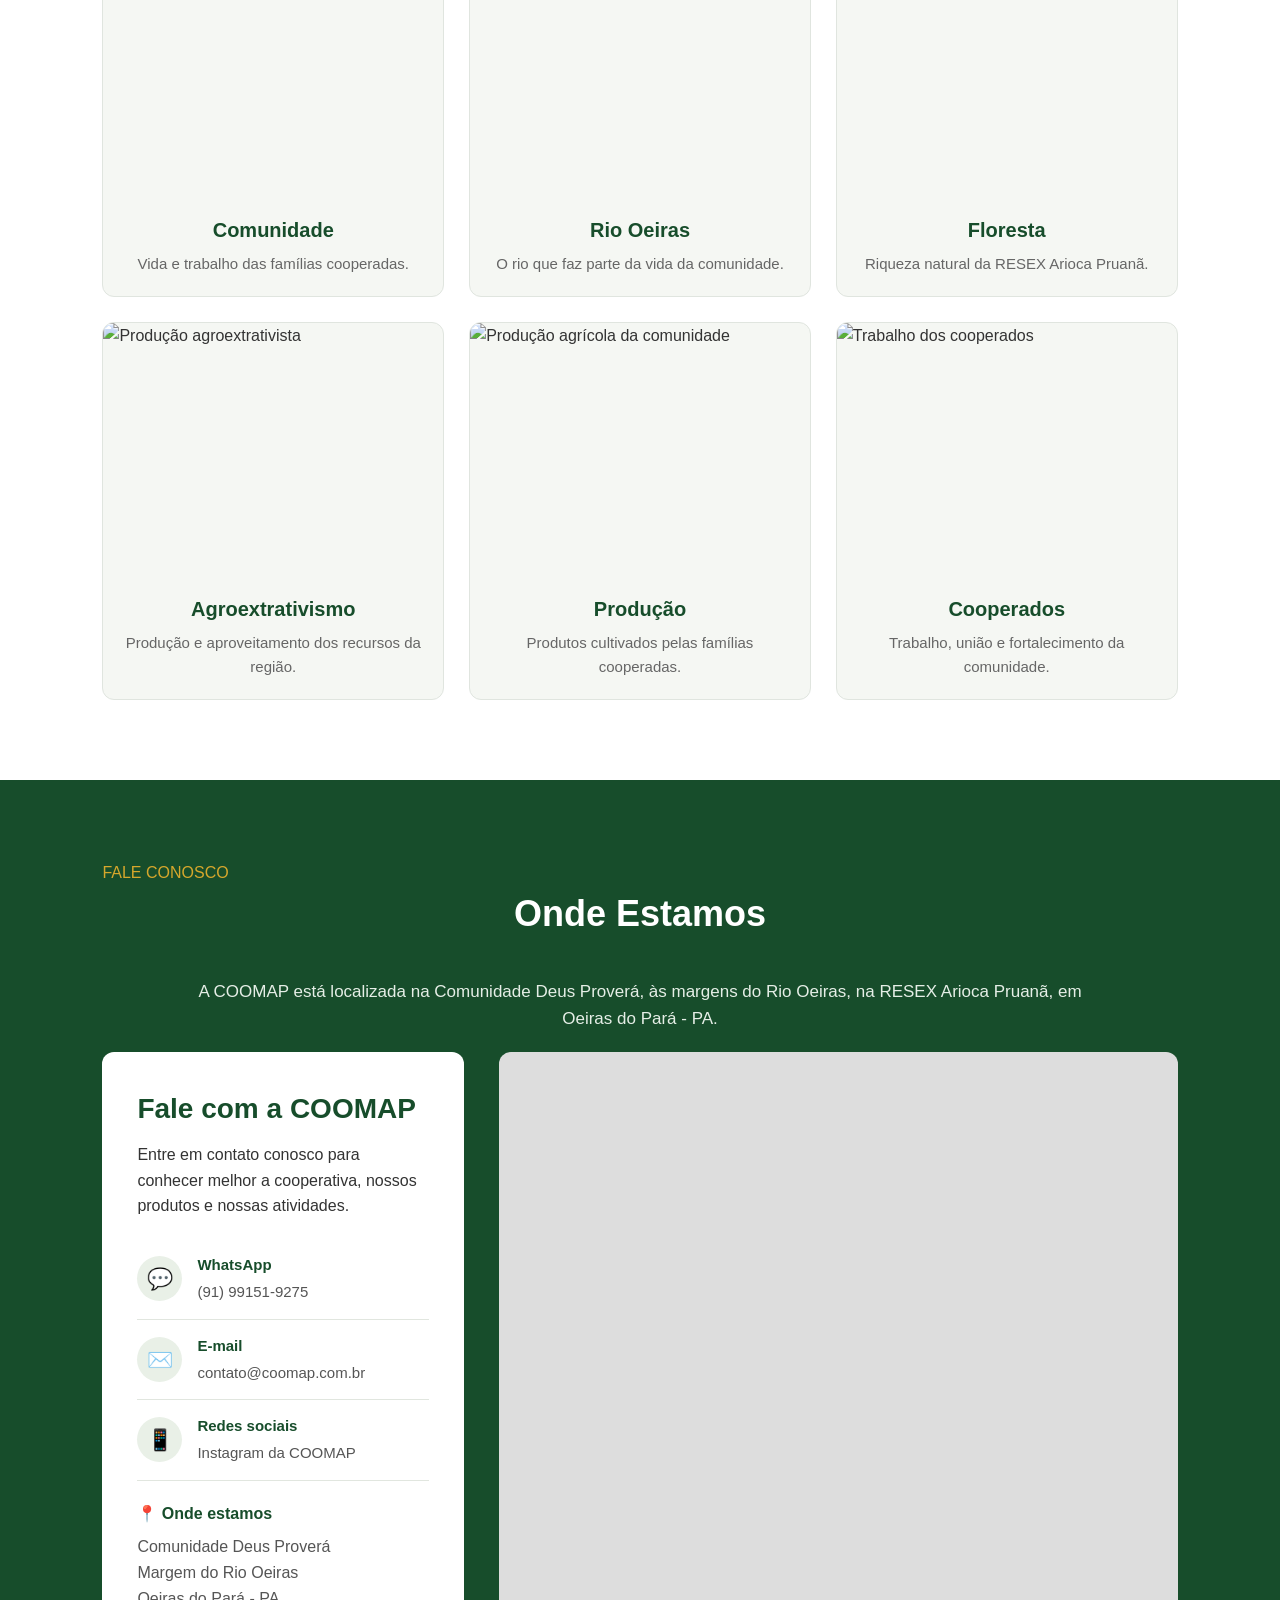
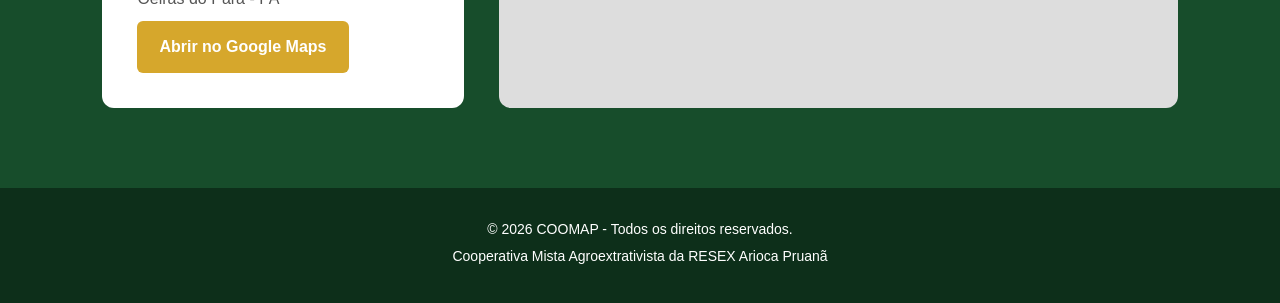
==== commit 279c2990: "teste" ====
--- a/index.html
+++ b/index.html
@@ -824,7 +824,7 @@
             <strong>WhatsApp</strong>
 
             <a
-                href="https://wa.me/5591XXXXXXXXX"
+                href="https://wa.me/5591991519275"
                 target="_blank"
             >
                 (91) 99151-9275
@@ -859,7 +859,7 @@
             <strong>Redes sociais</strong>
 
             <a
-                href="#"
+                href="https://www.instagram.com/cooperativa_coomap?stkn=MWdhMXhqNHIxbW1u"
                 target="_blank"
             >
                 Instagram da COOMAP
--- a/css/style.css
+++ b/css/style.css
@@ -1,4 +1,4 @@
-css
+
 /* ================================
    CONFIGURAÇÕES GERAIS
 ================================ */
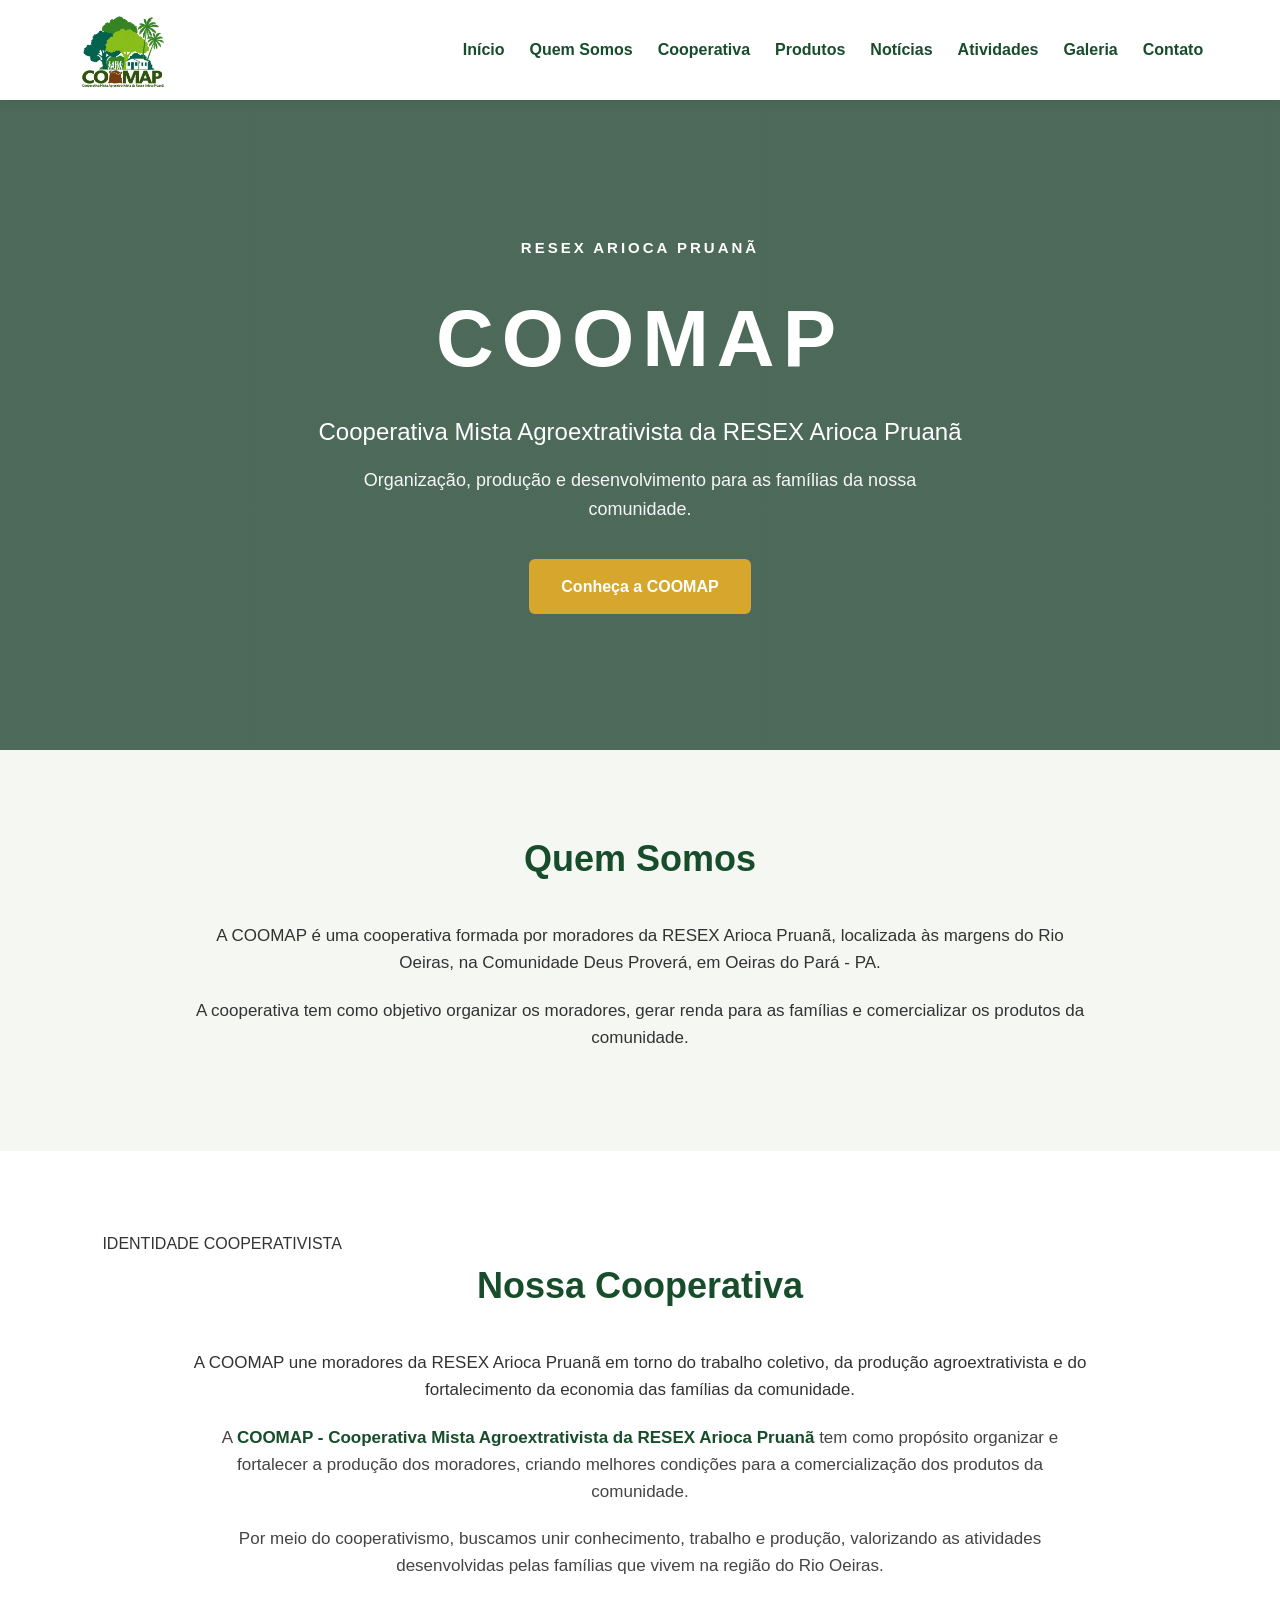
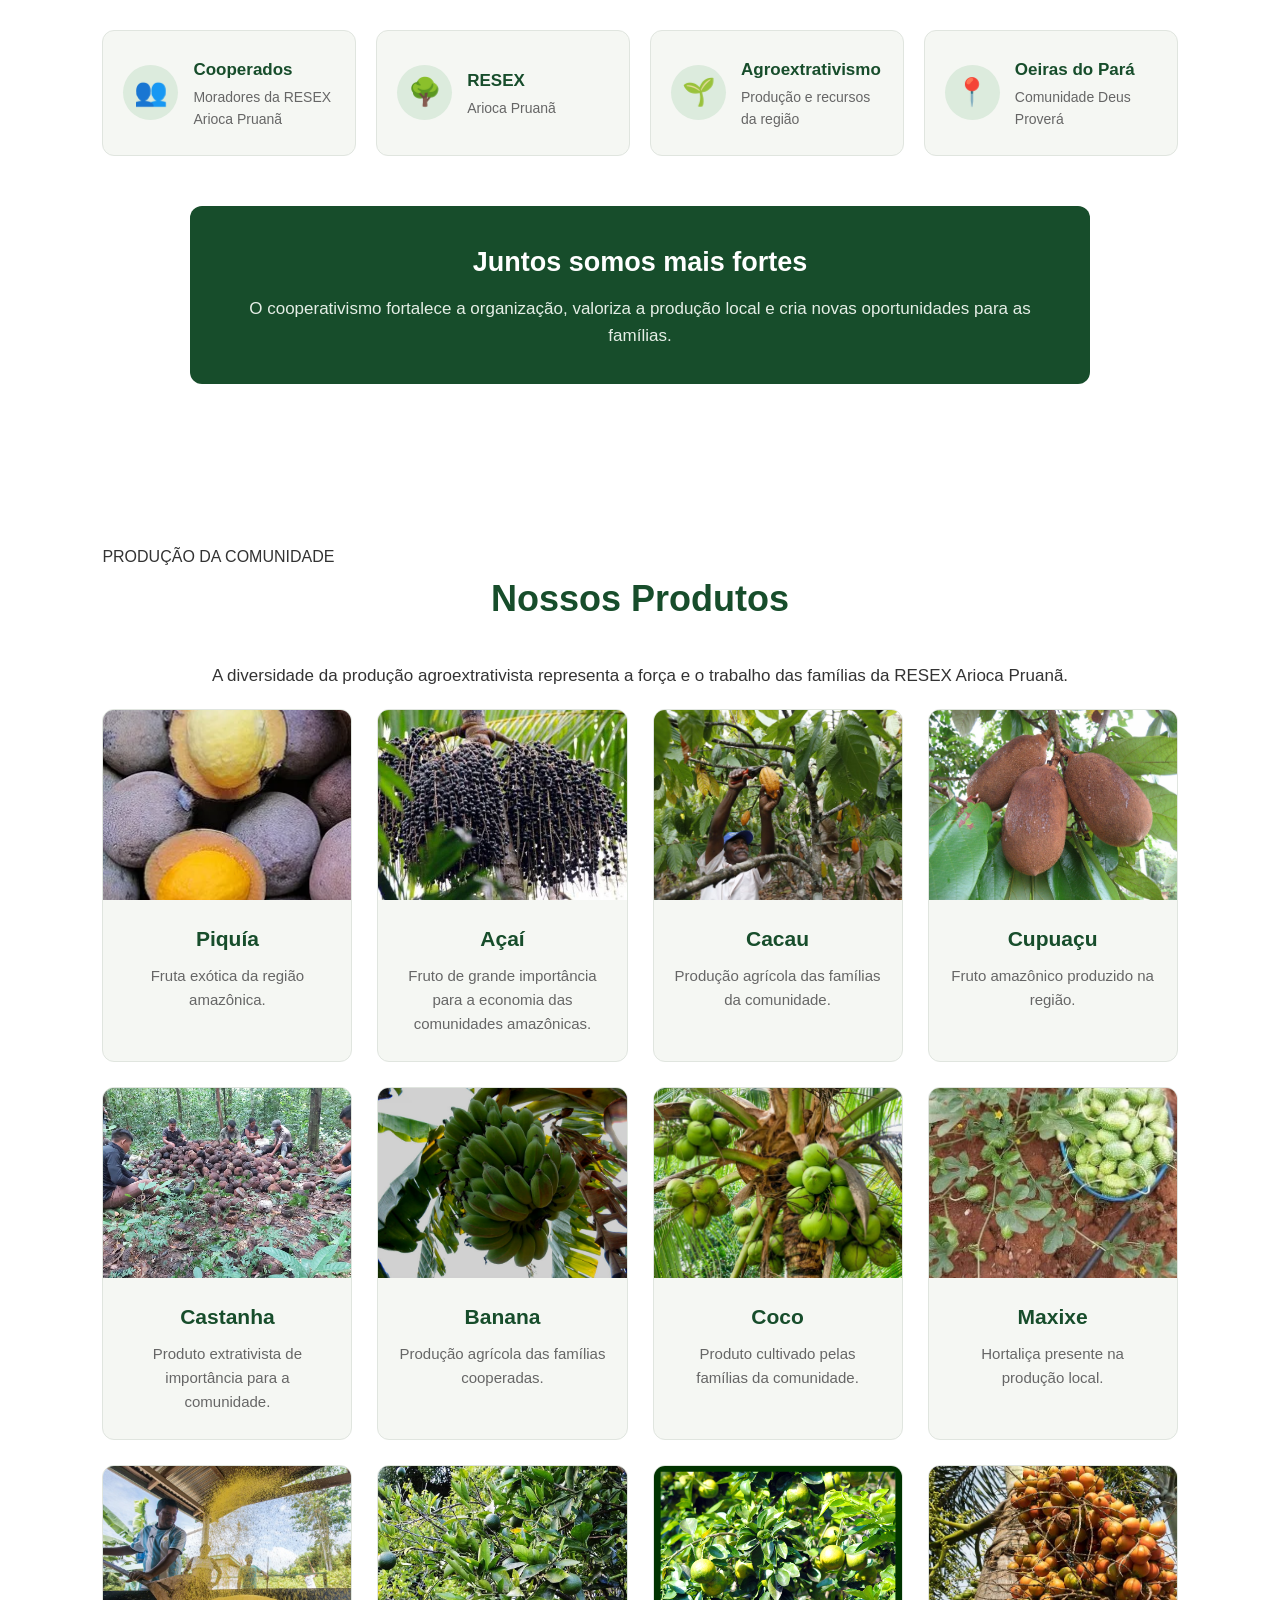
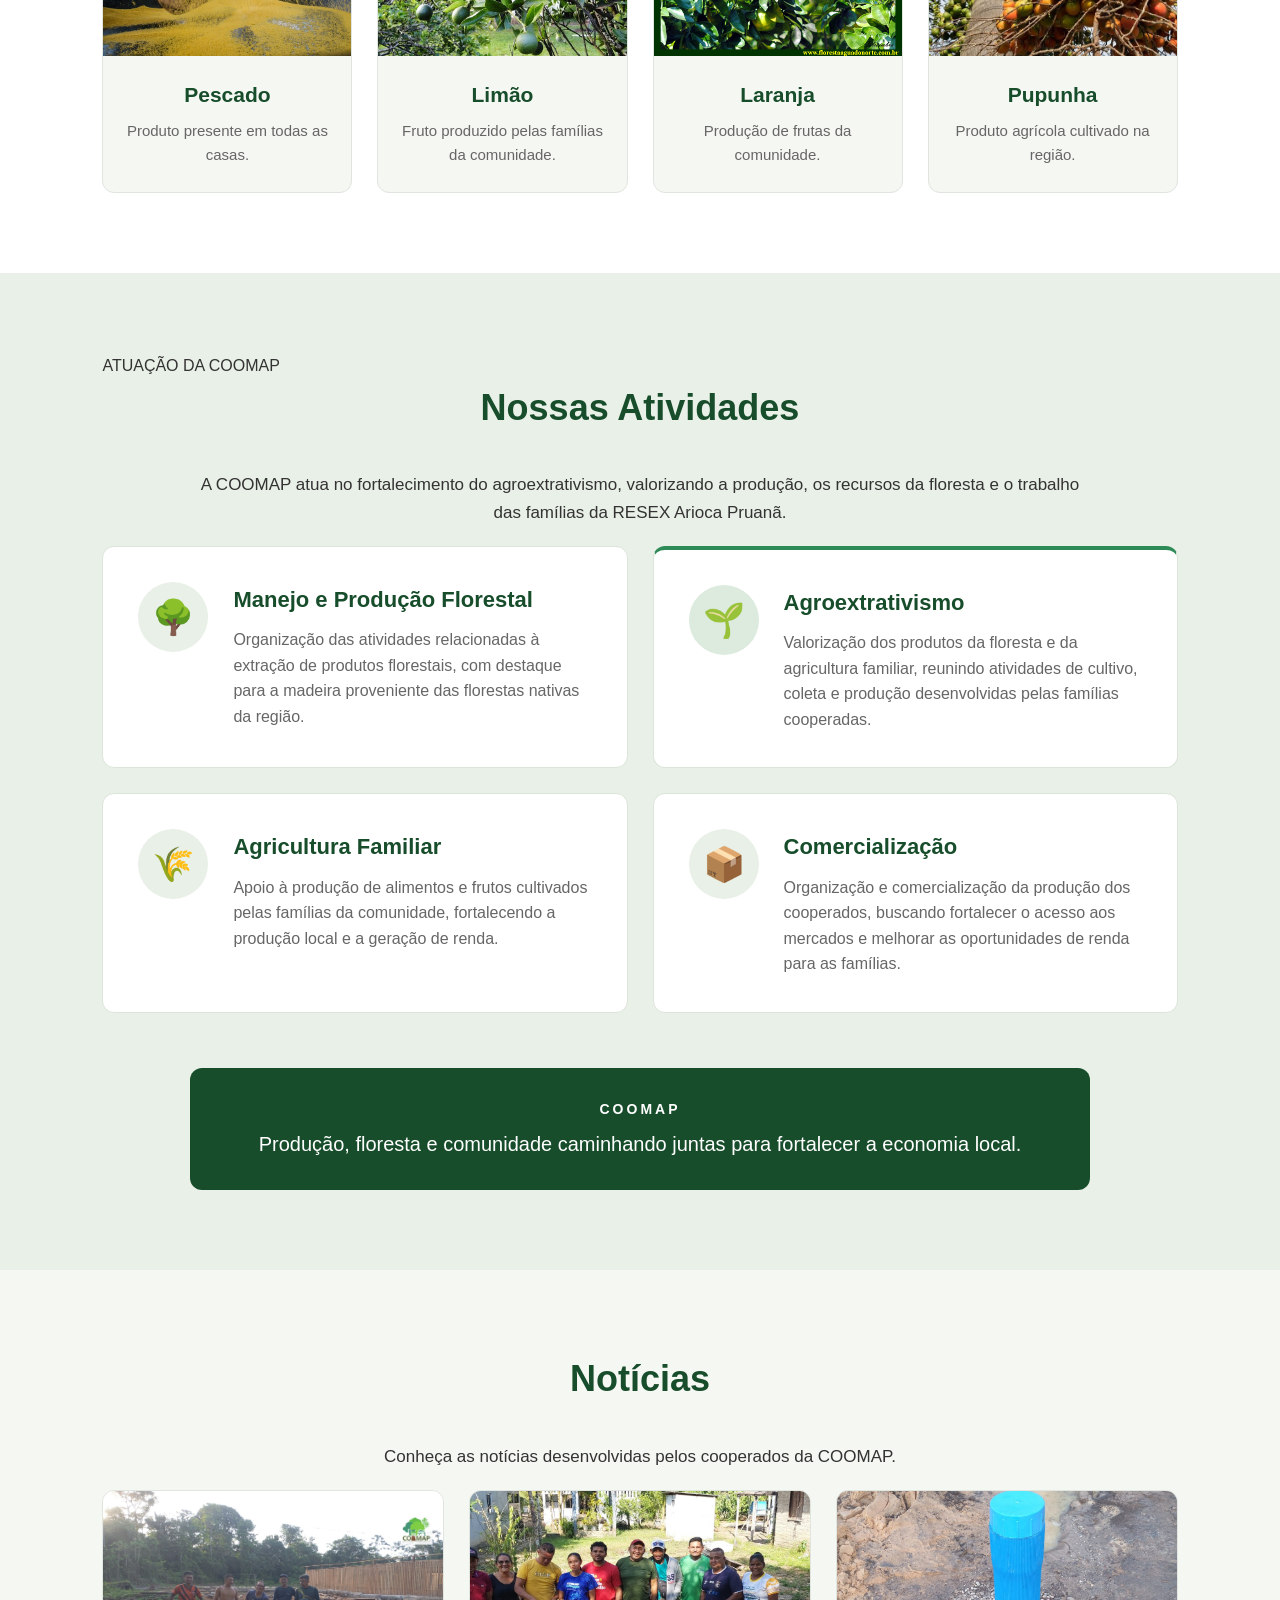
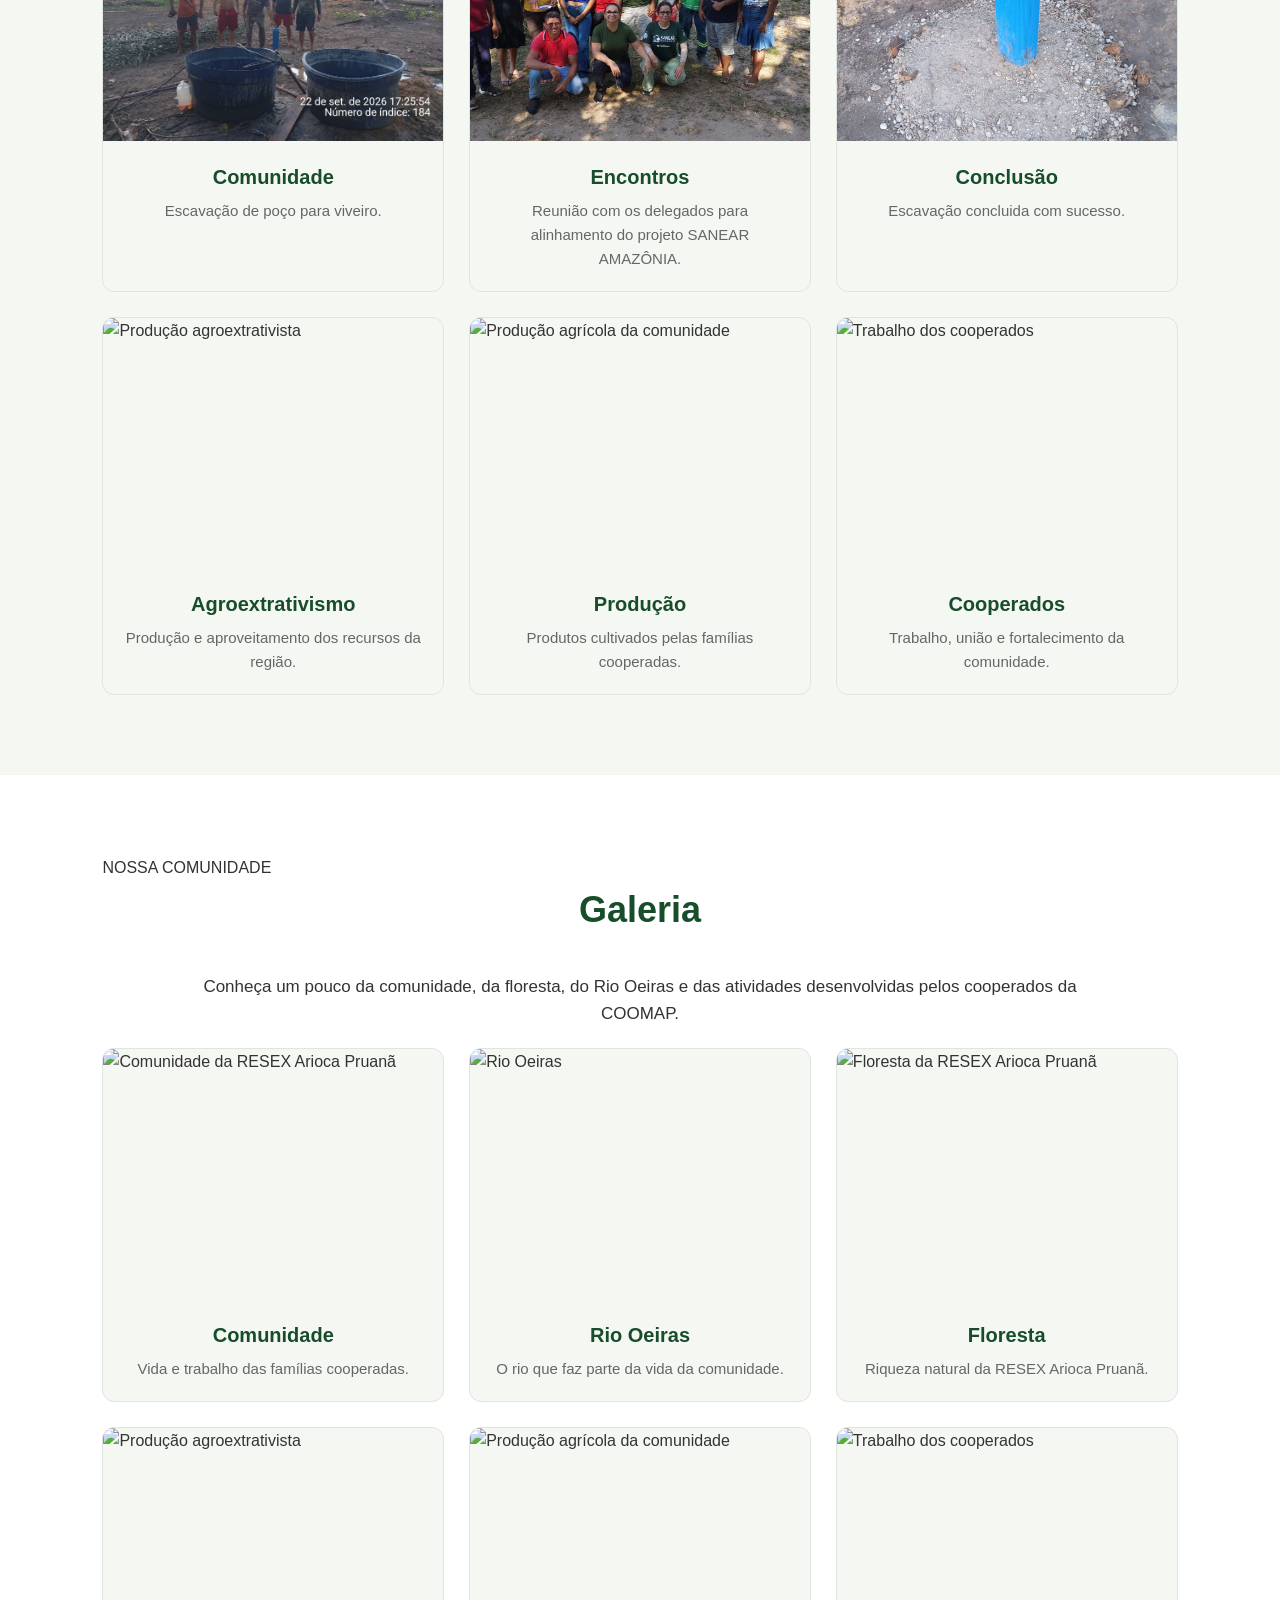
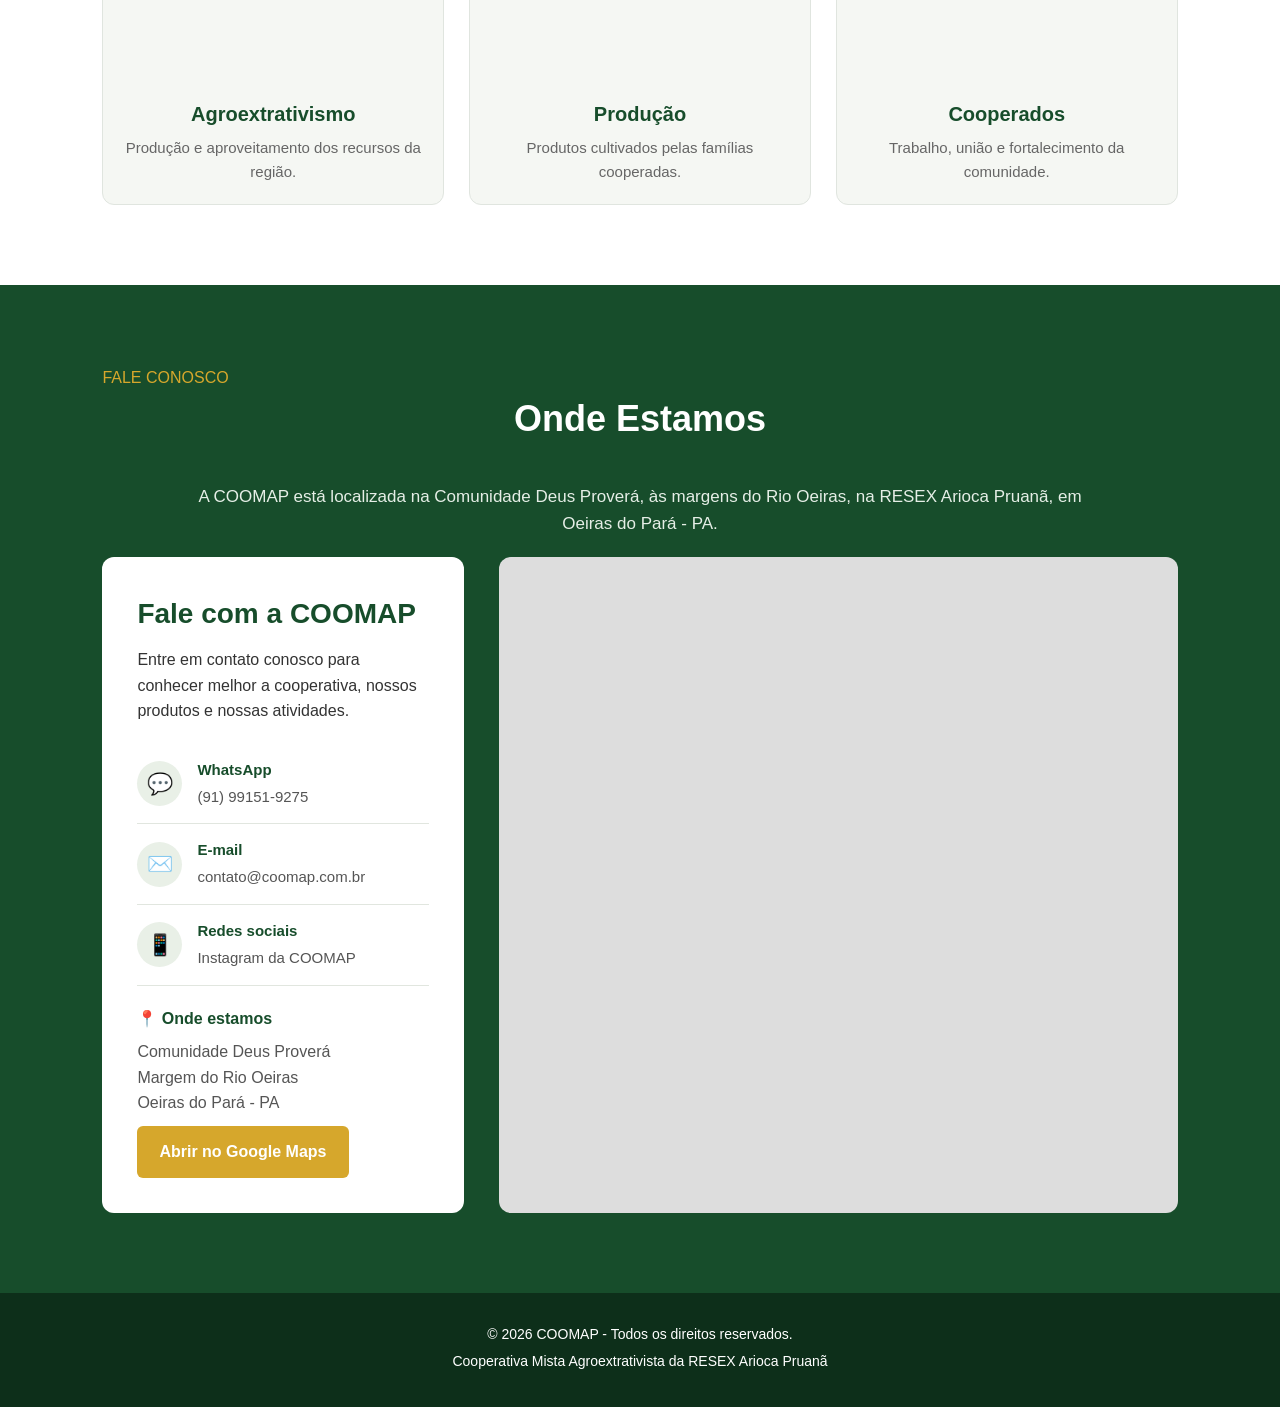
==== commit 226920db: "add_fotos" ====
--- a/index.html
+++ b/index.html
@@ -33,6 +33,7 @@
         <a href="#cooperativa">Cooperativa</a>
 
         <a href="#produtos">Produtos</a>
+        <a href="#noticias">Notícias</a>
 
         <a href="#atividades">Atividades</a>
 
@@ -273,19 +274,18 @@
     <div class="produtos">
 
 
-        <!-- MADEIRA -->
-        <article class="produto">
-
-            <div class="produto-imagem">
-                <img src="img/madeira.jpg" alt="Madeira">
-            </div>
-
-            <div class="produto-conteudo">
-                <h3>Madeira</h3>
-
-                <p>
-                    Produto florestal proveniente das
-                    atividades desenvolvidas na região.
+        <!-- Piquía -->
+        <article class="produto">
+
+            <div class="produto-imagem">
+                <img src="img/piquia.webp" alt="Madeira">
+            </div>
+
+            <div class="produto-conteudo">
+                <h3>Piquía</h3>
+
+                <p>
+                    Fruta exótica da região amazônica.
                 </p>
             </div>
 
@@ -296,7 +296,7 @@
         <article class="produto">
 
             <div class="produto-imagem">
-                <img src="img/acai.jpg" alt="Açaí">
+                <img src="img/acai.webp" alt="Açaí">
             </div>
 
             <div class="produto-conteudo">
@@ -315,7 +315,7 @@
         <article class="produto">
 
             <div class="produto-imagem">
-                <img src="img/cacau.jpg" alt="Cacau">
+                <img src="img/download.jfif" alt="Cacau">
             </div>
 
             <div class="produto-conteudo">
@@ -334,7 +334,7 @@
         <article class="produto">
 
             <div class="produto-imagem">
-                <img src="img/cupuacu.jpg" alt="Cupuaçu">
+                <img src="img/cupuacu-18222400.jpg" alt="Cupuaçu">
             </div>
 
             <div class="produto-conteudo">
@@ -353,7 +353,7 @@
         <article class="produto">
 
             <div class="produto-imagem">
-                <img src="img/castanha.jpg" alt="Castanha">
+                <img src="img/castanha-1-.webp" alt="Castanha">
             </div>
 
             <div class="produto-conteudo">
@@ -410,7 +410,7 @@
         <article class="produto">
 
             <div class="produto-imagem">
-                <img src="img/maxixe.jpg" alt="Maxixe">
+                <img src="img/maxixi.jfif" alt="Maxixe">
             </div>
 
             <div class="produto-conteudo">
@@ -429,15 +429,14 @@
         <article class="produto">
 
             <div class="produto-imagem">
-                <img src="img/pescado.jpg" alt="Pescado">
+                <img src="img/farinha.jpg" alt="Pescado">
             </div>
 
             <div class="produto-conteudo">
                 <h3>Pescado</h3>
 
                 <p>
-                    Pesca e produção de pescado
-                    das comunidades ribeirinhas.
+                    Produto presente em todas as casas.
                 </p>
             </div>
 
@@ -448,7 +447,7 @@
         <article class="produto">
 
             <div class="produto-imagem">
-                <img src="img/limao.jpg" alt="Limão">
+                <img src="img/limao.webp" alt="Limão">
             </div>
 
             <div class="produto-conteudo">
@@ -486,7 +485,7 @@
         <article class="produto">
 
             <div class="produto-imagem">
-                <img src="img/pupunha.jpg" alt="Pupunha">
+                <img src="img/pupunha.jfif" alt="Pupunha">
             </div>
 
             <div class="produto-conteudo">
@@ -644,7 +643,126 @@
 </section>
 
 
-      <!-- GALERIA -->
+      <!-- NOTÍCIAS -->
+<section id="noticia">
+
+    <div class="secao-cabecalho">
+
+        <h2>Notícias</h2>
+
+        <p class="introducao">
+            Conheça as notícias desenvolvidas
+            pelos cooperados da COOMAP.
+        </p>
+
+    </div>
+
+
+    <div class="galeria">
+
+
+        <!-- FOTO 1 -->
+        <article class="foto-galeria">
+
+            <img
+                src="img/comap.jpeg"
+                alt="Comunidade da RESEX Arioca Pruanã"
+            >
+
+            <div class="legenda-foto">
+                <h3>Comunidade</h3>
+                <p>Escavação de poço para viveiro.</p>
+            </div>
+
+        </article>
+
+
+        <!-- FOTO 2 -->
+        <article class="foto-galeria">
+
+            <img
+                src="img/coomap.jpeg"
+                alt="Rio Oeiras"
+            >
+
+            <div class="legenda-foto">
+                <h3>Encontros</h3>
+                <p>Reunião com os delegados para alinhamento do projeto SANEAR AMAZÔNIA.</p>
+            </div>
+
+        </article>
+
+
+        <!-- FOTO 3 -->
+        <article class="foto-galeria">
+
+            <img
+                src="img/comap (3).jpeg"
+                alt="Floresta da RESEX Arioca Pruanã"
+            >
+
+            <div class="legenda-foto">
+                <h3>Conclusão</h3>
+                <p>Escavação concluida com sucesso. </p>
+            </div>
+
+        </article>
+
+
+        <!-- FOTO 4 -->
+        <article class="foto-galeria">
+
+            <img
+                src="img/galeria4.jpg"
+                alt="Produção agroextrativista"
+            >
+
+            <div class="legenda-foto">
+                <h3>Agroextrativismo</h3>
+                <p>Produção e aproveitamento dos recursos da região.</p>
+            </div>
+
+        </article>
+
+
+        <!-- FOTO 5 -->
+        <article class="foto-galeria">
+
+            <img
+                src="img/galeria5.jpg"
+                alt="Produção agrícola da comunidade"
+            >
+
+            <div class="legenda-foto">
+                <h3>Produção</h3>
+                <p>Produtos cultivados pelas famílias cooperadas.</p>
+            </div>
+
+        </article>
+
+
+        <!-- FOTO 6 -->
+        <article class="foto-galeria">
+
+            <img
+                src="img/galeria6.jpg"
+                alt="Trabalho dos cooperados"
+            >
+
+            <div class="legenda-foto">
+                <h3>Cooperados</h3>
+                <p>Trabalho, união e fortalecimento da comunidade.</p>
+            </div>
+
+        </article>
+
+
+    </div>
+
+</section>
+
+    <!-- GALERIA -->
+
 <section id="galeria">
 
     <div class="secao-cabecalho">
@@ -766,6 +884,7 @@
     </div>
 
 </section>
+
 <!-- VISUALIZADOR DA GALERIA -->
 
 <div class="visualizador" id="visualizador">
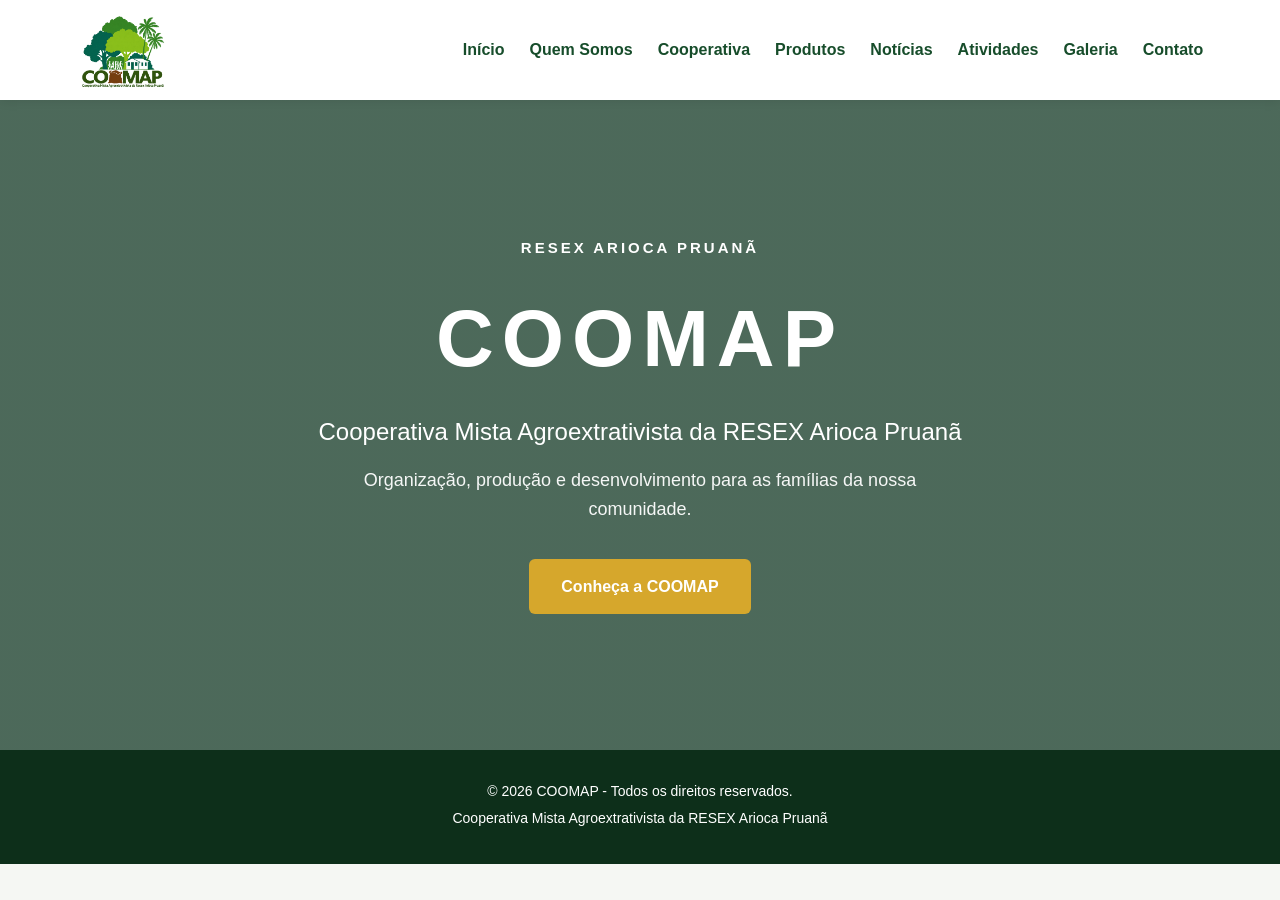
==== commit a7bff2f3: "pages" ====
--- a/index.html
+++ b/index.html
@@ -27,19 +27,19 @@
 
     <nav id="menu">
 
-        <a href="#inicio">Início</a>
+        <a href="index.html">Início</a>
 
-        <a href="#sobre">Quem Somos</a>
-        <a href="#cooperativa">Cooperativa</a>
+        <a href="sobre.html">Quem Somos</a>
+        <a href="cooperativa.html">Cooperativa</a>
 
-        <a href="#produtos">Produtos</a>
-        <a href="#noticias">Notícias</a>
+        <a href="produtos.html">Produtos</a>
+        <a href="noticias.html">Notícias</a>
 
-        <a href="#atividades">Atividades</a>
+        <a href="atividades.html">Atividades</a>
 
-        <a href="#galeria">Galeria</a>
+        <a href="galeria.html">Galeria</a>
 
-        <a href="#contato">Contato</a>
+        <a href="contato.html">Contato</a>
 
     </nav>
 
@@ -73,959 +73,9 @@
             para as famílias da nossa comunidade.
         </p>
 
-        <a href="#sobre" class="botao-principal">
+        <a href="sobre.html" class="botao-principal">
             Conheça a COOMAP
         </a>
-
-    </div>
-
-</section>
-
-
-
-
-        <!-- QUEM SOMOS -->
-        <section id="sobre">
-
-            <h2>Quem Somos</h2>
-
-            <p>
-                A COOMAP é uma cooperativa formada por moradores
-                da RESEX Arioca Pruanã, localizada às margens
-                do Rio Oeiras, na Comunidade Deus Proverá,
-                em Oeiras do Pará - PA.
-            </p>
-
-            <p>
-                A cooperativa tem como objetivo organizar os
-                moradores, gerar renda para as famílias e
-                comercializar os produtos da comunidade.
-            </p>
-
-        </section>
-
-<!-- NOSSA COOPERATIVA -->
-<section id="cooperativa">
-
-    <div class="secao-cabecalho">
-
-        <span class="secao-subtitulo">
-            IDENTIDADE COOPERATIVISTA
-        </span>
-
-        <h2>Nossa Cooperativa</h2>
-
-        <p class="introducao">
-            A COOMAP une moradores da RESEX Arioca Pruanã
-            em torno do trabalho coletivo, da produção
-            agroextrativista e do fortalecimento da economia
-            das famílias da comunidade.
-        </p>
-
-    </div>
-
-
-    <!-- TEXTO INSTITUCIONAL -->
-
-    <div class="cooperativa-texto">
-
-        <p>
-            A <strong>COOMAP - Cooperativa Mista Agroextrativista
-            da RESEX Arioca Pruanã</strong> tem como propósito
-            organizar e fortalecer a produção dos moradores,
-            criando melhores condições para a comercialização
-            dos produtos da comunidade.
-        </p>
-
-        <p>
-            Por meio do cooperativismo, buscamos unir
-            conhecimento, trabalho e produção, valorizando
-            as atividades desenvolvidas pelas famílias
-            que vivem na região do Rio Oeiras.
-        </p>
-
-    </div>
-
-
-    <!-- INDICADORES -->
-
-    <div class="indicadores">
-
-
-        <!-- INDICADOR 1 -->
-
-        <article class="indicador">
-
-            <div class="indicador-icone">
-                👥
-            </div>
-
-            <div>
-                <strong>Cooperados</strong>
-
-                <p>
-                    Moradores da RESEX
-                    Arioca Pruanã
-                </p>
-            </div>
-
-        </article>
-
-
-        <!-- INDICADOR 2 -->
-
-        <article class="indicador">
-
-            <div class="indicador-icone">
-                🌳
-            </div>
-
-            <div>
-                <strong>RESEX</strong>
-
-                <p>
-                    Arioca Pruanã
-                </p>
-            </div>
-
-        </article>
-
-
-        <!-- INDICADOR 3 -->
-
-        <article class="indicador">
-
-            <div class="indicador-icone">
-                🌱
-            </div>
-
-            <div>
-                <strong>Agroextrativismo</strong>
-
-                <p>
-                    Produção e recursos
-                    da região
-                </p>
-            </div>
-
-        </article>
-
-
-        <!-- INDICADOR 4 -->
-
-        <article class="indicador">
-
-            <div class="indicador-icone">
-                📍
-            </div>
-
-            <div>
-                <strong>Oeiras do Pará</strong>
-
-                <p>
-                    Comunidade Deus Proverá
-                </p>
-            </div>
-
-        </article>
-
-
-    </div>
-
-
-    <!-- FRASE DE DESTAQUE -->
-
-    <div class="cooperativa-destaque">
-
-        <h3>
-            Juntos somos mais fortes
-        </h3>
-
-        <p>
-            O cooperativismo fortalece a organização,
-            valoriza a produção local e cria novas
-            oportunidades para as famílias.
-        </p>
-
-    </div>
-
-</section>
-        
-<!-- NOSSOS PRODUTOS -->
-<section id="produtos">
-
-    <div class="secao-cabecalho">
-
-        <span class="secao-subtitulo">
-            PRODUÇÃO DA COMUNIDADE
-        </span>
-
-        <h2>Nossos Produtos</h2>
-
-        <p class="introducao">
-            A diversidade da produção agroextrativista
-            representa a força e o trabalho das famílias
-            da RESEX Arioca Pruanã.
-        </p>
-
-    </div>
-
-
-    <div class="produtos">
-
-
-        <!-- Piquía -->
-        <article class="produto">
-
-            <div class="produto-imagem">
-                <img src="img/piquia.webp" alt="Madeira">
-            </div>
-
-            <div class="produto-conteudo">
-                <h3>Piquía</h3>
-
-                <p>
-                    Fruta exótica da região amazônica.
-                </p>
-            </div>
-
-        </article>
-
-
-        <!-- AÇAÍ -->
-        <article class="produto">
-
-            <div class="produto-imagem">
-                <img src="img/acai.webp" alt="Açaí">
-            </div>
-
-            <div class="produto-conteudo">
-                <h3>Açaí</h3>
-
-                <p>
-                    Fruto de grande importância para
-                    a economia das comunidades amazônicas.
-                </p>
-            </div>
-
-        </article>
-
-
-        <!-- CACAU -->
-        <article class="produto">
-
-            <div class="produto-imagem">
-                <img src="img/download.jfif" alt="Cacau">
-            </div>
-
-            <div class="produto-conteudo">
-                <h3>Cacau</h3>
-
-                <p>
-                    Produção agrícola das famílias
-                    da comunidade.
-                </p>
-            </div>
-
-        </article>
-
-
-        <!-- CUPUAÇU -->
-        <article class="produto">
-
-            <div class="produto-imagem">
-                <img src="img/cupuacu-18222400.jpg" alt="Cupuaçu">
-            </div>
-
-            <div class="produto-conteudo">
-                <h3>Cupuaçu</h3>
-
-                <p>
-                    Fruto amazônico produzido
-                    na região.
-                </p>
-            </div>
-
-        </article>
-
-
-        <!-- CASTANHA -->
-        <article class="produto">
-
-            <div class="produto-imagem">
-                <img src="img/castanha-1-.webp" alt="Castanha">
-            </div>
-
-            <div class="produto-conteudo">
-                <h3>Castanha</h3>
-
-                <p>
-                    Produto extrativista de
-                    importância para a comunidade.
-                </p>
-            </div>
-
-        </article>
-
-
-        <!-- BANANA -->
-        <article class="produto">
-
-            <div class="produto-imagem">
-                <img src="img/banana.jpg" alt="Banana">
-            </div>
-
-            <div class="produto-conteudo">
-                <h3>Banana</h3>
-
-                <p>
-                    Produção agrícola das
-                    famílias cooperadas.
-                </p>
-            </div>
-
-        </article>
-
-
-        <!-- COCO -->
-        <article class="produto">
-
-            <div class="produto-imagem">
-                <img src="img/coco.jpg" alt="Coco">
-            </div>
-
-            <div class="produto-conteudo">
-                <h3>Coco</h3>
-
-                <p>
-                    Produto cultivado pelas
-                    famílias da comunidade.
-                </p>
-            </div>
-
-        </article>
-
-
-        <!-- MAXIXE -->
-        <article class="produto">
-
-            <div class="produto-imagem">
-                <img src="img/maxixi.jfif" alt="Maxixe">
-            </div>
-
-            <div class="produto-conteudo">
-                <h3>Maxixe</h3>
-
-                <p>
-                    Hortaliça presente na
-                    produção local.
-                </p>
-            </div>
-
-        </article>
-
-
-        <!-- PESCADO -->
-        <article class="produto">
-
-            <div class="produto-imagem">
-                <img src="img/farinha.jpg" alt="Pescado">
-            </div>
-
-            <div class="produto-conteudo">
-                <h3>Pescado</h3>
-
-                <p>
-                    Produto presente em todas as casas.
-                </p>
-            </div>
-
-        </article>
-
-
-        <!-- LIMÃO -->
-        <article class="produto">
-
-            <div class="produto-imagem">
-                <img src="img/limao.webp" alt="Limão">
-            </div>
-
-            <div class="produto-conteudo">
-                <h3>Limão</h3>
-
-                <p>
-                    Fruto produzido pelas
-                    famílias da comunidade.
-                </p>
-            </div>
-
-        </article>
-
-
-        <!-- LARANJA -->
-        <article class="produto">
-
-            <div class="produto-imagem">
-                <img src="img/laranja.jpg" alt="Laranja">
-            </div>
-
-            <div class="produto-conteudo">
-                <h3>Laranja</h3>
-
-                <p>
-                    Produção de frutas da
-                    comunidade.
-                </p>
-            </div>
-
-        </article>
-
-
-        <!-- PUPUNHA -->
-        <article class="produto">
-
-            <div class="produto-imagem">
-                <img src="img/pupunha.jfif" alt="Pupunha">
-            </div>
-
-            <div class="produto-conteudo">
-                <h3>Pupunha</h3>
-
-                <p>
-                    Produto agrícola cultivado
-                    na região.
-                </p>
-            </div>
-
-        </article>
-
-
-    </div>
-
-</section>
-
-
-
-
-       <!-- NOSSAS ATIVIDADES -->
-<section id="atividades">
-
-    <div class="secao-cabecalho">
-
-        <span class="secao-subtitulo">
-            ATUAÇÃO DA COOMAP
-        </span>
-
-        <h2>Nossas Atividades</h2>
-
-        <p class="introducao">
-            A COOMAP atua no fortalecimento do
-            agroextrativismo, valorizando a produção,
-            os recursos da floresta e o trabalho das
-            famílias da RESEX Arioca Pruanã.
-        </p>
-
-    </div>
-
-
-    <div class="atividades">
-
-
-        <!-- MANEJO FLORESTAL -->
-        <article class="atividade">
-
-            <div class="atividade-icone">
-                🌳
-            </div>
-
-            <div class="atividade-conteudo">
-
-                <h3>Manejo e Produção Florestal</h3>
-
-                <p>
-                    Organização das atividades relacionadas
-                    à extração de produtos florestais,
-                    com destaque para a madeira proveniente
-                    das florestas nativas da região.
-                </p>
-
-            </div>
-
-        </article>
-
-
-        <!-- AGROEXTRATIVISMO -->
-        <article class="atividade destaque">
-
-            <div class="atividade-icone">
-                🌱
-            </div>
-
-            <div class="atividade-conteudo">
-
-                <h3>Agroextrativismo</h3>
-
-                <p>
-                    Valorização dos produtos da floresta
-                    e da agricultura familiar, reunindo
-                    atividades de cultivo, coleta e
-                    produção desenvolvidas pelas famílias
-                    cooperadas.
-                </p>
-
-            </div>
-
-        </article>
-
-
-        <!-- AGRICULTURA -->
-        <article class="atividade">
-
-            <div class="atividade-icone">
-                🌾
-            </div>
-
-            <div class="atividade-conteudo">
-
-                <h3>Agricultura Familiar</h3>
-
-                <p>
-                    Apoio à produção de alimentos e frutos
-                    cultivados pelas famílias da comunidade,
-                    fortalecendo a produção local e a
-                    geração de renda.
-                </p>
-
-            </div>
-
-        </article>
-
-
-        <!-- COMERCIALIZAÇÃO -->
-        <article class="atividade">
-
-            <div class="atividade-icone">
-                📦
-            </div>
-
-            <div class="atividade-conteudo">
-
-                <h3>Comercialização</h3>
-
-                <p>
-                    Organização e comercialização da
-                    produção dos cooperados, buscando
-                    fortalecer o acesso aos mercados e
-                    melhorar as oportunidades de renda
-                    para as famílias.
-                </p>
-
-            </div>
-
-        </article>
-
-
-    </div>
-
-
-    <!-- FRASE DE DESTAQUE -->
-    <div class="atividade-frase">
-
-        <span>COOMAP</span>
-
-        <p>
-            Produção, floresta e comunidade caminhando
-            juntas para fortalecer a economia local.
-        </p>
-
-    </div>
-
-</section>
-
-
-      <!-- NOTÍCIAS -->
-<section id="noticia">
-
-    <div class="secao-cabecalho">
-
-        <h2>Notícias</h2>
-
-        <p class="introducao">
-            Conheça as notícias desenvolvidas
-            pelos cooperados da COOMAP.
-        </p>
-
-    </div>
-
-
-    <div class="galeria">
-
-
-        <!-- FOTO 1 -->
-        <article class="foto-galeria">
-
-            <img
-                src="img/comap.jpeg"
-                alt="Comunidade da RESEX Arioca Pruanã"
-            >
-
-            <div class="legenda-foto">
-                <h3>Comunidade</h3>
-                <p>Escavação de poço para viveiro.</p>
-            </div>
-
-        </article>
-
-
-        <!-- FOTO 2 -->
-        <article class="foto-galeria">
-
-            <img
-                src="img/coomap.jpeg"
-                alt="Rio Oeiras"
-            >
-
-            <div class="legenda-foto">
-                <h3>Encontros</h3>
-                <p>Reunião com os delegados para alinhamento do projeto SANEAR AMAZÔNIA.</p>
-            </div>
-
-        </article>
-
-
-        <!-- FOTO 3 -->
-        <article class="foto-galeria">
-
-            <img
-                src="img/comap (3).jpeg"
-                alt="Floresta da RESEX Arioca Pruanã"
-            >
-
-            <div class="legenda-foto">
-                <h3>Conclusão</h3>
-                <p>Escavação concluida com sucesso. </p>
-            </div>
-
-        </article>
-
-
-        <!-- FOTO 4 -->
-        <article class="foto-galeria">
-
-            <img
-                src="img/galeria4.jpg"
-                alt="Produção agroextrativista"
-            >
-
-            <div class="legenda-foto">
-                <h3>Agroextrativismo</h3>
-                <p>Produção e aproveitamento dos recursos da região.</p>
-            </div>
-
-        </article>
-
-
-        <!-- FOTO 5 -->
-        <article class="foto-galeria">
-
-            <img
-                src="img/galeria5.jpg"
-                alt="Produção agrícola da comunidade"
-            >
-
-            <div class="legenda-foto">
-                <h3>Produção</h3>
-                <p>Produtos cultivados pelas famílias cooperadas.</p>
-            </div>
-
-        </article>
-
-
-        <!-- FOTO 6 -->
-        <article class="foto-galeria">
-
-            <img
-                src="img/galeria6.jpg"
-                alt="Trabalho dos cooperados"
-            >
-
-            <div class="legenda-foto">
-                <h3>Cooperados</h3>
-                <p>Trabalho, união e fortalecimento da comunidade.</p>
-            </div>
-
-        </article>
-
-
-    </div>
-
-</section>
-
-    <!-- GALERIA -->
-
-<section id="galeria">
-
-    <div class="secao-cabecalho">
-
-        <span class="secao-subtitulo">
-            NOSSA COMUNIDADE
-        </span>
-
-        <h2>Galeria</h2>
-
-        <p class="introducao">
-            Conheça um pouco da comunidade, da floresta,
-            do Rio Oeiras e das atividades desenvolvidas
-            pelos cooperados da COOMAP.
-        </p>
-
-    </div>
-
-
-    <div class="galeria">
-
-
-        <!-- FOTO 1 -->
-        <article class="foto-galeria">
-
-            <img
-                src="img/galeria1.jpg"
-                alt="Comunidade da RESEX Arioca Pruanã"
-            >
-
-            <div class="legenda-foto">
-                <h3>Comunidade</h3>
-                <p>Vida e trabalho das famílias cooperadas.</p>
-            </div>
-
-        </article>
-
-
-        <!-- FOTO 2 -->
-        <article class="foto-galeria">
-
-            <img
-                src="img/galeria2.jpg"
-                alt="Rio Oeiras"
-            >
-
-            <div class="legenda-foto">
-                <h3>Rio Oeiras</h3>
-                <p>O rio que faz parte da vida da comunidade.</p>
-            </div>
-
-        </article>
-
-
-        <!-- FOTO 3 -->
-        <article class="foto-galeria">
-
-            <img
-                src="img/galeria3.jpg"
-                alt="Floresta da RESEX Arioca Pruanã"
-            >
-
-            <div class="legenda-foto">
-                <h3>Floresta</h3>
-                <p>Riqueza natural da RESEX Arioca Pruanã.</p>
-            </div>
-
-        </article>
-
-
-        <!-- FOTO 4 -->
-        <article class="foto-galeria">
-
-            <img
-                src="img/galeria4.jpg"
-                alt="Produção agroextrativista"
-            >
-
-            <div class="legenda-foto">
-                <h3>Agroextrativismo</h3>
-                <p>Produção e aproveitamento dos recursos da região.</p>
-            </div>
-
-        </article>
-
-
-        <!-- FOTO 5 -->
-        <article class="foto-galeria">
-
-            <img
-                src="img/galeria5.jpg"
-                alt="Produção agrícola da comunidade"
-            >
-
-            <div class="legenda-foto">
-                <h3>Produção</h3>
-                <p>Produtos cultivados pelas famílias cooperadas.</p>
-            </div>
-
-        </article>
-
-
-        <!-- FOTO 6 -->
-        <article class="foto-galeria">
-
-            <img
-                src="img/galeria6.jpg"
-                alt="Trabalho dos cooperados"
-            >
-
-            <div class="legenda-foto">
-                <h3>Cooperados</h3>
-                <p>Trabalho, união e fortalecimento da comunidade.</p>
-            </div>
-
-        </article>
-
-
-    </div>
-
-</section>
-
-<!-- VISUALIZADOR DA GALERIA -->
-
-<div class="visualizador" id="visualizador">
-
-    <button class="fechar-visualizador" id="fechar-visualizador">
-        &times;
-    </button>
-
-    <img id="imagem-ampliada" src="" alt="Imagem ampliada">
-
-    <p id="legenda-ampliada"></p>
-
-</div>
-
-        <!-- CONTATO -->
-<section id="contato">
-
-    <div class="secao-cabecalho">
-
-        <span class="secao-subtitulo">
-            FALE CONOSCO
-        </span>
-
-        <h2>Onde Estamos</h2>
-
-        <p class="introducao">
-            A COOMAP está localizada na Comunidade Deus Proverá,
-            às margens do Rio Oeiras, na RESEX Arioca Pruanã,
-            em Oeiras do Pará - PA.
-        </p>
-
-    </div>
-
-
-    <div class="contato-conteudo">
-
-        <!-- INFORMAÇÕES -->
-       
-<!-- INFORMAÇÕES DE CONTATO -->
-<div class="contato-info">
-
-    <h3>Fale com a COOMAP</h3>
-
-    <p>
-        Entre em contato conosco para conhecer melhor
-        a cooperativa, nossos produtos e nossas atividades.
-    </p>
-
-
-    <!-- WHATSAPP -->
-    <div class="contato-item">
-
-        <span class="contato-icone">💬</span>
-
-        <div>
-            <strong>WhatsApp</strong>
-
-            <a
-                href="https://wa.me/5591991519275"
-                target="_blank"
-            >
-                (91) 99151-9275
-            </a>
-        </div>
-
-    </div>
-
-
-    <!-- E-MAIL -->
-    <div class="contato-item">
-
-        <span class="contato-icone">✉️</span>
-
-        <div>
-            <strong>E-mail</strong>
-
-            <a href="mailto:contato@coomap.com.br">
-                contato@coomap.com.br
-            </a>
-        </div>
-
-    </div>
-
-
-    <!-- REDES SOCIAIS -->
-    <div class="contato-item">
-
-        <span class="contato-icone">📱</span>
-
-        <div>
-            <strong>Redes sociais</strong>
-
-            <a
-                href="https://www.instagram.com/cooperativa_coomap?stkn=MWdhMXhqNHIxbW1u"
-                target="_blank"
-            >
-                Instagram da COOMAP
-            </a>
-        </div>
-
-    </div>
-
-
-    <!-- ENDEREÇO -->
-    <div class="endereco">
-
-        <strong>📍 Onde estamos</strong>
-
-        <p>
-            Comunidade Deus Proverá<br>
-            Margem do Rio Oeiras<br>
-            Oeiras do Pará - PA
-        </p>
-
-    </div>
-
-
-    <a
-        class="botao-mapa"
-        href="https://www.google.com/maps?q=-2.2174371843189653,-49.982412065628786"
-        target="_blank"
-    >
-        Abrir no Google Maps
-    </a>
-
-</div>
-
-        <!-- MAPA -->
-        <div class="mapa">
-
-            <iframe
-                src="https://www.google.com/maps?q=-2.2174371843189653,-49.982412065628786&z=15&output=embed"
-                width="100%"
-                height="450"
-                style="border:0;"
-                allowfullscreen=""
-                loading="lazy"
-                referrerpolicy="no-referrer-when-downgrade">
-            </iframe>
-
-        </div>
 
     </div>
 
@@ -1054,4 +104,3 @@
 </body>
 
 </html>
-
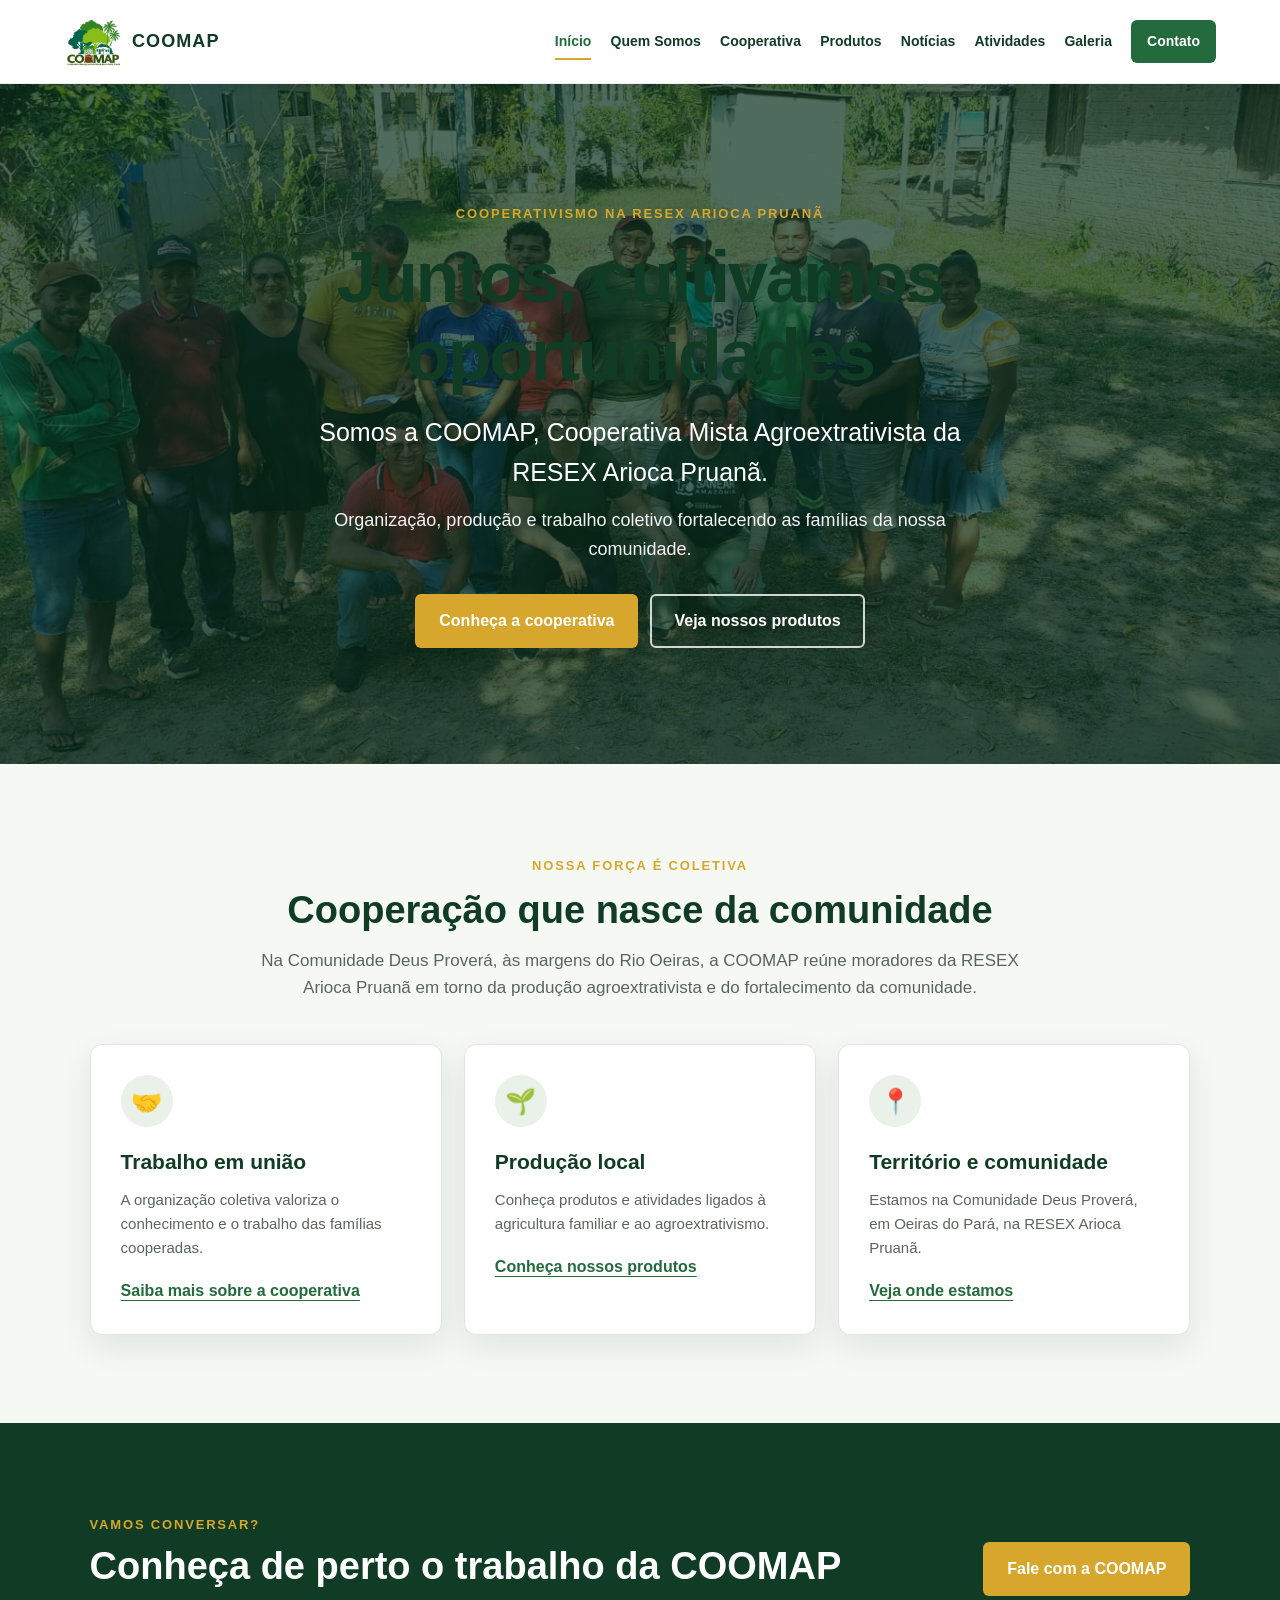
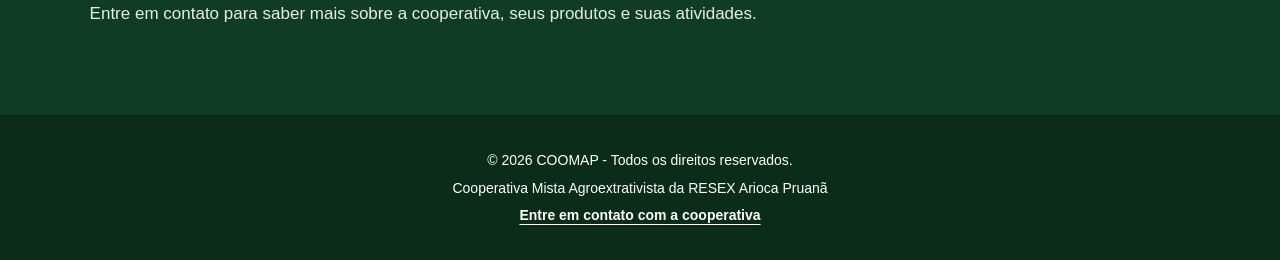
==== commit f7a845b3: "page" ====
--- a/index.html
+++ b/index.html
@@ -7,6 +7,7 @@
     <meta name="viewport" content="width=device-width, initial-scale=1.0">
 
     <title>COOMAP | Cooperativa Mista Agroextrativista</title>
+    <meta name="description" content="Conheça a COOMAP, cooperativa mista agroextrativista da RESEX Arioca Pruanã, em Oeiras do Pará.">
 
     <link rel="stylesheet" href="css/style.css">
 </head>
@@ -16,30 +17,30 @@
 <!-- CABEÇALHO -->
 <header>
 
-    <div class="logo">
-        <img src="img/logo-coomap.png" alt="Logo da COOMAP">
-    </div>
+    <a class="logo" href="index.html" aria-label="COOMAP - página inicial">
+        <img src="img/logo-coomap.png" alt="COOMAP">
+        <span>COOMAP</span>
+    </a>
 
-    <!-- BOTÃO DO MENU MOBILE -->
-    <button class="menu-mobile" id="menu-mobile">
-        ☰
+    <button class="menu-mobile" id="menu-mobile" type="button" aria-label="Abrir menu" aria-controls="menu" aria-expanded="false">
+        <span aria-hidden="true">☰</span>
     </button>
 
-    <nav id="menu">
+    <nav id="menu" aria-label="Navegação principal">
 
         <a href="index.html">Início</a>
 
-        <a href="sobre.html">Quem Somos</a>
-        <a href="cooperativa.html">Cooperativa</a>
+        <a href="pages/sobre.html">Quem Somos</a>
+        <a href="pages/cooperativa.html">Cooperativa</a>
 
-        <a href="produtos.html">Produtos</a>
-        <a href="noticias.html">Notícias</a>
+        <a href="pages/produtos.html">Produtos</a>
+        <a href="pages/noticias.html">Notícias</a>
 
-        <a href="atividades.html">Atividades</a>
+        <a href="pages/atividades.html">Atividades</a>
 
-        <a href="galeria.html">Galeria</a>
+        <a href="pages/galeria.html">Galeria</a>
 
-        <a href="contato.html">Contato</a>
+        <a class="nav-contato" href="pages/contato.html">Contato</a>
 
     </nav>
 
@@ -58,27 +59,70 @@
     <div class="banner-conteudo">
 
         <span class="banner-subtitulo">
-            RESEX ARIOCA PRUANÃ
+            Cooperativismo na RESEX Arioca Pruanã
         </span>
 
-        <h1>COOMAP</h1>
+        <h1>Juntos, cultivamos oportunidades</h1>
 
         <p class="banner-descricao">
-            Cooperativa Mista Agroextrativista
-            da RESEX Arioca Pruanã
+            Somos a COOMAP, Cooperativa Mista Agroextrativista
+            da RESEX Arioca Pruanã.
         </p>
 
         <p class="banner-frase">
-            Organização, produção e desenvolvimento
-            para as famílias da nossa comunidade.
+            Organização, produção e trabalho coletivo
+            fortalecendo as famílias da nossa comunidade.
         </p>
 
-        <a href="sobre.html" class="botao-principal">
-            Conheça a COOMAP
-        </a>
+        <div class="banner-acoes">
+            <a href="pages/cooperativa.html" class="botao-principal">Conheça a cooperativa</a>
+            <a href="pages/produtos.html" class="botao-secundario">Veja nossos produtos</a>
+        </div>
 
     </div>
 
+</section>
+
+<section class="inicio-apresentacao" aria-labelledby="inicio-apresentacao-titulo">
+    <div class="secao-cabecalho">
+        <span class="secao-subtitulo">Nossa força é coletiva</span>
+        <h2 id="inicio-apresentacao-titulo">Cooperação que nasce da comunidade</h2>
+        <p class="introducao">
+            Na Comunidade Deus Proverá, às margens do Rio Oeiras,
+            a COOMAP reúne moradores da RESEX Arioca Pruanã em torno
+            da produção agroextrativista e do fortalecimento da comunidade.
+        </p>
+    </div>
+
+    <div class="inicio-destaques">
+        <article class="inicio-card">
+            <span class="inicio-icone" aria-hidden="true">🤝</span>
+            <h3>Trabalho em união</h3>
+            <p>A organização coletiva valoriza o conhecimento e o trabalho das famílias cooperadas.</p>
+            <a href="pages/cooperativa.html">Saiba mais sobre a cooperativa</a>
+        </article>
+        <article class="inicio-card">
+            <span class="inicio-icone" aria-hidden="true">🌱</span>
+            <h3>Produção local</h3>
+            <p>Conheça produtos e atividades ligados à agricultura familiar e ao agroextrativismo.</p>
+            <a href="pages/produtos.html">Conheça nossos produtos</a>
+        </article>
+        <article class="inicio-card">
+            <span class="inicio-icone" aria-hidden="true">📍</span>
+            <h3>Território e comunidade</h3>
+            <p>Estamos na Comunidade Deus Proverá, em Oeiras do Pará, na RESEX Arioca Pruanã.</p>
+            <a href="pages/contato.html">Veja onde estamos</a>
+        </article>
+    </div>
+</section>
+
+<section class="inicio-convite" aria-labelledby="inicio-convite-titulo">
+    <div>
+        <span class="secao-subtitulo">Vamos conversar?</span>
+        <h2 id="inicio-convite-titulo">Conheça de perto o trabalho da COOMAP</h2>
+        <p>Entre em contato para saber mais sobre a cooperativa, seus produtos e suas atividades.</p>
+    </div>
+    <a class="botao-principal" href="pages/contato.html">Fale com a COOMAP</a>
 </section>
 
     </main>
@@ -88,13 +132,14 @@
     <footer>
 
         <p>
-            © 2026 COOMAP - Todos os direitos reservados.
+            © <span class="ano-atual">2026</span> COOMAP - Todos os direitos reservados.
         </p>
 
         <p>
             Cooperativa Mista Agroextrativista
             da RESEX Arioca Pruanã
         </p>
+        <a href="pages/contato.html">Entre em contato com a cooperativa</a>
 
     </footer>
 
--- a/css/style.css
+++ b/css/style.css
@@ -100,7 +100,7 @@
             rgba(5, 45, 25, 0.70),
             rgba(5, 45, 25, 0.70)
         ),
-        url("../img/banner.jpg");
+        url("../img/coomap.jpeg");
 
     background-size: cover;
 
@@ -210,6 +210,17 @@
     font-size: 36px;
 
     color: #174d2b;
+}
+
+section h1 {
+    margin-bottom: 35px;
+    color: #174d2b;
+    font-size: 36px;
+    text-align: center;
+}
+
+#contato h1 {
+    color: white;
 }
 
 section p {
@@ -792,6 +803,10 @@
     display: flex;
 }
 
+body.visualizador-aberto {
+    overflow: hidden;
+}
+
 #imagem-ampliada {
     max-width: 90%;
     max-height: 80vh;
@@ -867,7 +882,14 @@
    ========================================== */
 
 #contato {
-    background-color: #174d2b;
+    background:
+        linear-gradient(
+            rgba(5, 45, 25, 0.70),
+            rgba(5, 45, 25, 0.70)
+        ),
+        url("../img/comap.jpeg");
+    background-size: cover;
+    background-position: center 20%;
     color: white;
 }
 
@@ -1252,4 +1274,468 @@
         font-size: 16px;
     }
 
+}
+
+/* ==========================================
+   IDENTIDADE VISUAL E ACESSIBILIDADE
+   ========================================== */
+
+:root {
+    --verde-escuro: #103c25;
+    --verde: #236b3c;
+    --verde-claro: #e9f1e8;
+    --dourado: #d6a72c;
+    --texto: #26332a;
+    --texto-suave: #59665c;
+    --superficie: #ffffff;
+    --borda: #dfe7df;
+    --sombra-suave: 0 12px 32px rgba(16, 60, 37, 0.09);
+}
+
+html {
+    scroll-padding-top: 100px;
+}
+
+body {
+    color: var(--texto);
+    font-family: "Segoe UI", Arial, sans-serif;
+}
+
+a:focus-visible,
+button:focus-visible,
+.foto-galeria img:focus-visible {
+    outline: 3px solid var(--dourado);
+    outline-offset: 4px;
+}
+
+header {
+    min-height: 84px;
+    padding: 10px clamp(20px, 5vw, 72px);
+    border-bottom: 1px solid rgba(16, 60, 37, 0.08);
+}
+
+.logo {
+    display: flex;
+    align-items: center;
+    gap: 10px;
+    color: var(--verde-escuro);
+    font-size: 18px;
+    font-weight: 800;
+    letter-spacing: 0.06em;
+    text-decoration: none;
+}
+
+.logo img {
+    width: 58px;
+}
+
+header nav {
+    align-items: center;
+    gap: clamp(10px, 1.5vw, 22px);
+}
+
+nav a {
+    position: relative;
+    padding: 10px 0;
+    color: var(--verde-escuro);
+    font-size: 14px;
+}
+
+nav a:not(.nav-contato)::after {
+    position: absolute;
+    right: 0;
+    bottom: 3px;
+    left: 0;
+    height: 2px;
+    background: var(--dourado);
+    content: "";
+    transform: scaleX(0);
+    transform-origin: left;
+    transition: transform 0.2s ease;
+}
+
+nav a:hover::after,
+nav a[aria-current="page"]::after {
+    transform: scaleX(1);
+}
+
+nav a[aria-current="page"] {
+    color: var(--verde);
+}
+
+nav .nav-contato {
+    padding: 10px 16px;
+    border-radius: 6px;
+    background: var(--verde);
+    color: white;
+}
+
+nav .nav-contato:hover,
+nav .nav-contato[aria-current="page"] {
+    background: var(--verde-escuro);
+    color: white;
+}
+
+#inicio {
+    min-height: min(680px, calc(100vh - 84px));
+    background-position: center 45%;
+}
+
+.banner-conteudo {
+    max-width: 900px;
+}
+
+#inicio h1 {
+    max-width: 850px;
+    margin: 0 auto 18px;
+    font-size: clamp(42px, 6vw, 72px);
+    line-height: 1.08;
+    letter-spacing: -0.035em;
+}
+
+.banner-subtitulo,
+.secao-subtitulo {
+    color: var(--dourado);
+    font-size: 13px;
+    font-weight: 800;
+    letter-spacing: 0.14em;
+    line-height: 1.5;
+    text-transform: uppercase;
+}
+
+.banner-descricao {
+    max-width: 680px;
+    margin: 0 auto 14px;
+    font-size: clamp(19px, 2.4vw, 25px);
+}
+
+.banner-frase {
+    max-width: 620px;
+    margin-bottom: 30px;
+}
+
+.banner-acoes {
+    display: flex;
+    flex-wrap: wrap;
+    justify-content: center;
+    gap: 12px;
+}
+
+.botao-principal,
+.botao-secundario,
+.botao-mapa {
+    min-height: 48px;
+    display: inline-flex;
+    align-items: center;
+    justify-content: center;
+    padding: 12px 22px;
+    border: 2px solid transparent;
+    border-radius: 6px;
+    font-weight: 700;
+    transition: background-color 0.2s ease, color 0.2s ease, transform 0.2s ease;
+}
+
+.botao-principal {
+    background: var(--dourado);
+}
+
+.botao-principal:hover,
+.botao-mapa:hover {
+    background: #b88c18;
+}
+
+.botao-secundario {
+    border-color: rgba(255, 255, 255, 0.8);
+    color: white;
+    text-decoration: none;
+}
+
+.botao-secundario:hover {
+    background: white;
+    color: var(--verde-escuro);
+}
+
+.secao-cabecalho {
+    max-width: 820px;
+    margin: 0 auto 42px;
+    text-align: center;
+}
+
+.secao-cabecalho h1,
+.secao-cabecalho h2 {
+    margin: 10px 0 14px;
+}
+
+.secao-cabecalho .introducao {
+    max-width: 760px;
+    margin: 0 auto;
+    color: var(--texto-suave);
+}
+
+#contato .secao-cabecalho .introducao {
+    color: #e5eee6;
+}
+
+.inicio-apresentacao {
+    background: #f5f8f3;
+}
+
+.inicio-destaques {
+    max-width: 1160px;
+    display: grid;
+    grid-template-columns: repeat(3, minmax(0, 1fr));
+    gap: 22px;
+    margin: 0 auto;
+}
+
+.inicio-card {
+    padding: 30px;
+    border: 1px solid var(--borda);
+    border-radius: 12px;
+    background: var(--superficie);
+    box-shadow: var(--sombra-suave);
+}
+
+.inicio-icone {
+    width: 52px;
+    height: 52px;
+    display: grid;
+    place-items: center;
+    margin-bottom: 18px;
+    border-radius: 50%;
+    background: var(--verde-claro);
+    font-size: 25px;
+}
+
+.inicio-card h3 {
+    margin-bottom: 10px;
+    color: var(--verde-escuro);
+    font-size: 21px;
+}
+
+.inicio-card p {
+    margin: 0 0 18px;
+    color: var(--texto-suave);
+    font-size: 15px;
+    text-align: left;
+}
+
+.inicio-card a,
+footer a {
+    color: inherit;
+    font-weight: 700;
+    text-underline-offset: 4px;
+}
+
+.inicio-card a {
+    color: var(--verde);
+}
+
+.inicio-card a:hover {
+    color: var(--verde-escuro);
+}
+
+.inicio-convite {
+    display: flex;
+    align-items: center;
+    justify-content: space-between;
+    gap: 32px;
+    background: var(--verde-escuro);
+    color: white;
+}
+
+.inicio-convite h2 {
+    margin: 8px 0 10px;
+    color: white;
+    text-align: left;
+}
+
+.inicio-convite p {
+    margin: 0;
+    color: #e5eee6;
+    text-align: left;
+}
+
+.inicio-convite .botao-principal {
+    flex-shrink: 0;
+    text-decoration: none;
+}
+
+section {
+    padding: clamp(56px, 7vw, 88px) clamp(20px, 7vw, 100px);
+}
+
+section h2 {
+    color: var(--verde-escuro);
+    font-size: clamp(28px, 3.2vw, 38px);
+    line-height: 1.2;
+}
+
+section h1 {
+    color: var(--verde-escuro);
+    font-size: clamp(28px, 3.2vw, 38px);
+    line-height: 1.2;
+}
+
+#contato h1 {
+    color: white;
+}
+.produto,
+.foto-galeria,
+.atividade,
+.indicador {
+    border-color: var(--borda);
+    box-shadow: 0 5px 18px rgba(16, 60, 37, 0.04);
+}
+
+.produto,
+.foto-galeria,
+.atividade,
+.inicio-card,
+.indicador {
+    transition: transform 0.2s ease, box-shadow 0.2s ease;
+}
+
+.produto:hover,
+.foto-galeria:hover,
+.atividade:hover,
+.inicio-card:hover,
+.indicador:hover {
+    transform: translateY(-4px);
+    box-shadow: var(--sombra-suave);
+}
+
+.produto-imagem img,
+.foto-galeria img {
+    background: var(--verde-claro);
+}
+
+.foto-galeria img {
+    cursor: zoom-in;
+}
+
+.contato-info {
+    box-shadow: var(--sombra-suave);
+}
+
+.mapa {
+    box-shadow: var(--sombra-suave);
+}
+
+footer {
+    padding: 34px 20px;
+    background: #0b2c1a;
+}
+
+footer a:hover {
+    color: #f1d27c;
+}
+
+.menu-mobile {
+    border-radius: 6px;
+}
+
+@media (max-width: 900px) {
+    header {
+        padding-right: 24px;
+        padding-left: 24px;
+    }
+
+    .inicio-destaques {
+        grid-template-columns: repeat(2, minmax(0, 1fr));
+    }
+}
+
+@media (max-width: 700px) {
+    header {
+        min-height: 74px;
+    }
+
+    .logo img {
+        width: 50px;
+    }
+
+    nav a {
+        width: 100%;
+        padding: 10px;
+        text-align: center;
+    }
+
+    nav a:not(.nav-contato)::after {
+        display: none;
+    }
+
+    nav .nav-contato {
+        width: auto;
+        min-width: 130px;
+    }
+
+    #inicio {
+        min-height: 560px;
+    }
+
+    #inicio h1 {
+        font-size: clamp(40px, 11vw, 56px);
+    }
+
+    .inicio-destaques {
+        grid-template-columns: 1fr;
+    }
+
+    .inicio-convite {
+        align-items: flex-start;
+        flex-direction: column;
+    }
+
+    .contato-conteudo {
+        gap: 22px;
+    }
+}
+
+@media (max-width: 760px) {
+    header {
+        position: sticky;
+        flex-direction: row;
+        justify-content: space-between;
+        align-items: center;
+        min-height: 74px;
+    }
+
+    .menu-mobile {
+        display: block;
+    }
+
+    header nav {
+        position: absolute;
+        top: 74px;
+        left: 0;
+        width: 100%;
+        display: none;
+        flex-direction: column;
+        align-items: center;
+        gap: 8px;
+        padding: 14px 20px 20px;
+        background: white;
+        box-shadow: 0 5px 10px rgba(0, 0, 0, 0.1);
+    }
+
+    header nav.ativo {
+        display: flex;
+    }
+
+    header nav a {
+        width: 100%;
+        text-align: center;
+    }
+}
+
+@media (prefers-reduced-motion: reduce) {
+    *,
+    *::before,
+    *::after {
+        scroll-behavior: auto !important;
+        transition-duration: 0.01ms !important;
+        animation-duration: 0.01ms !important;
+        animation-iteration-count: 1 !important;
+    }
 }
